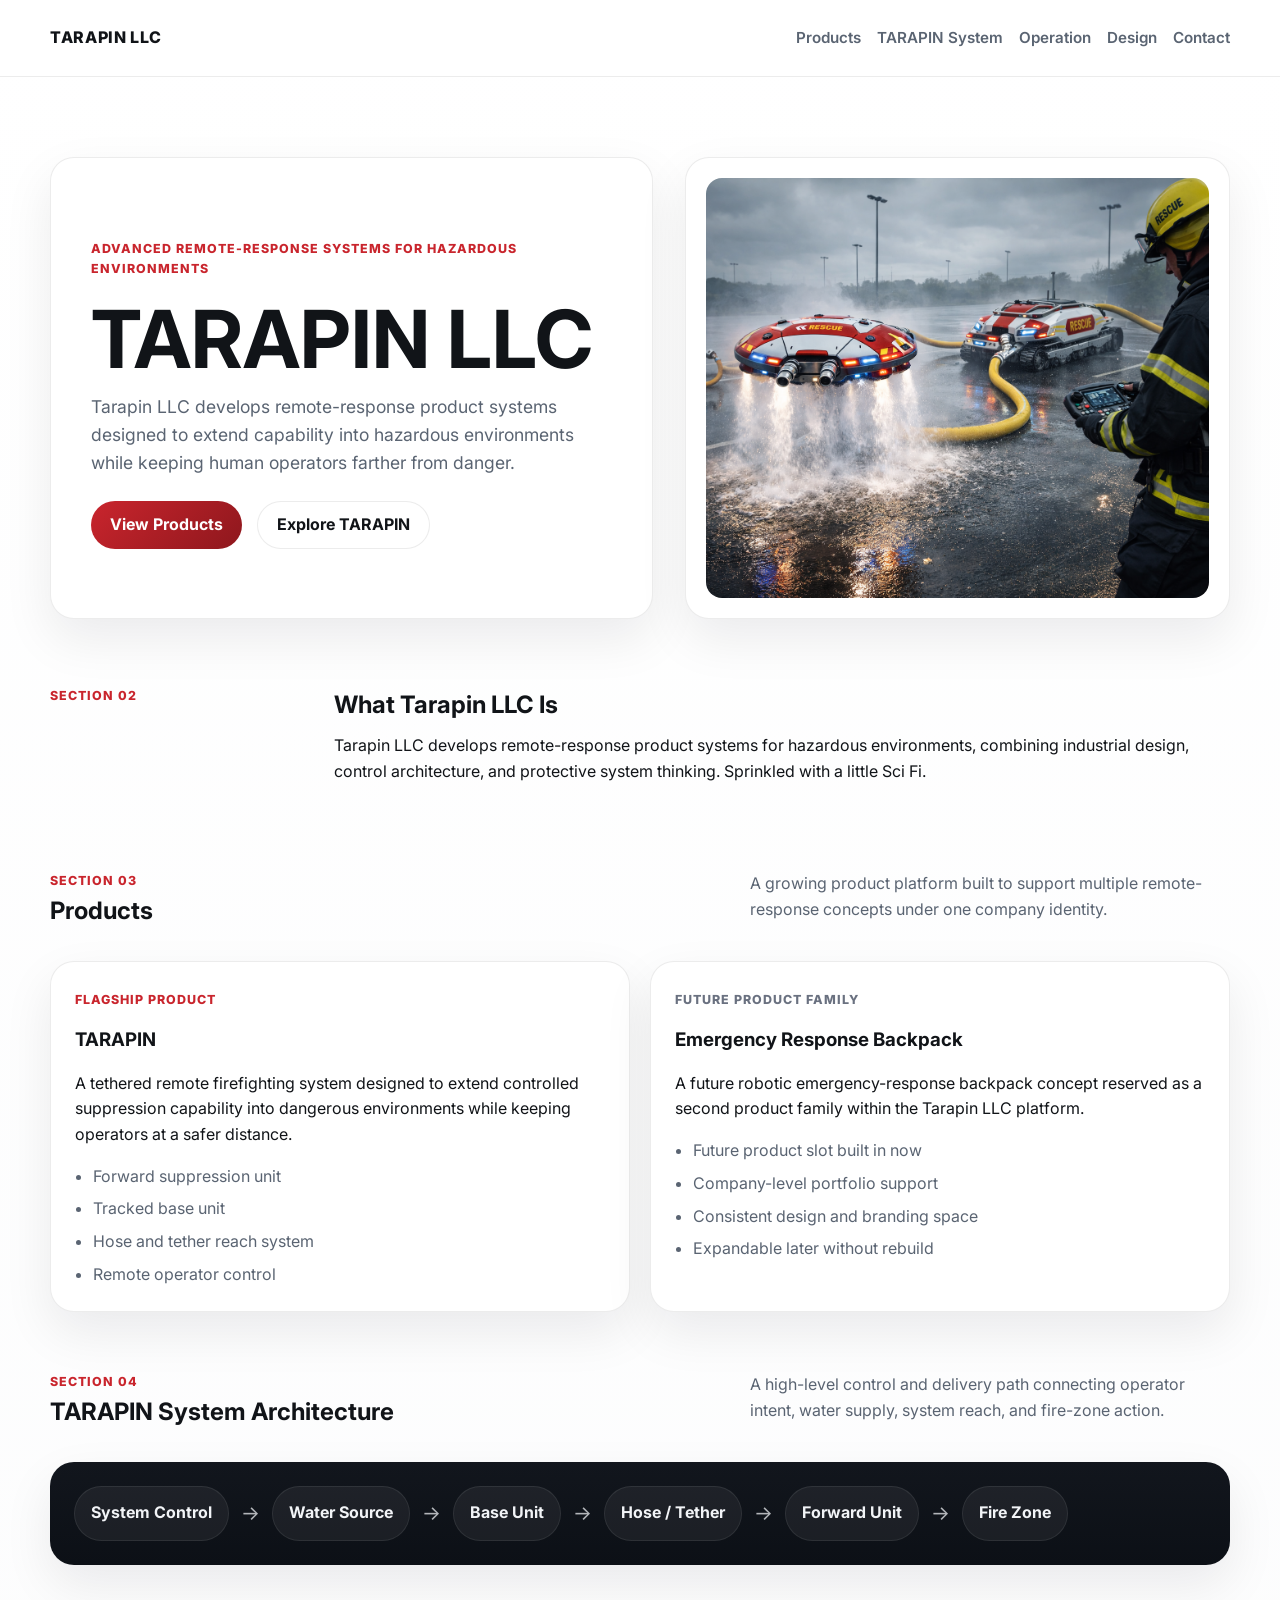
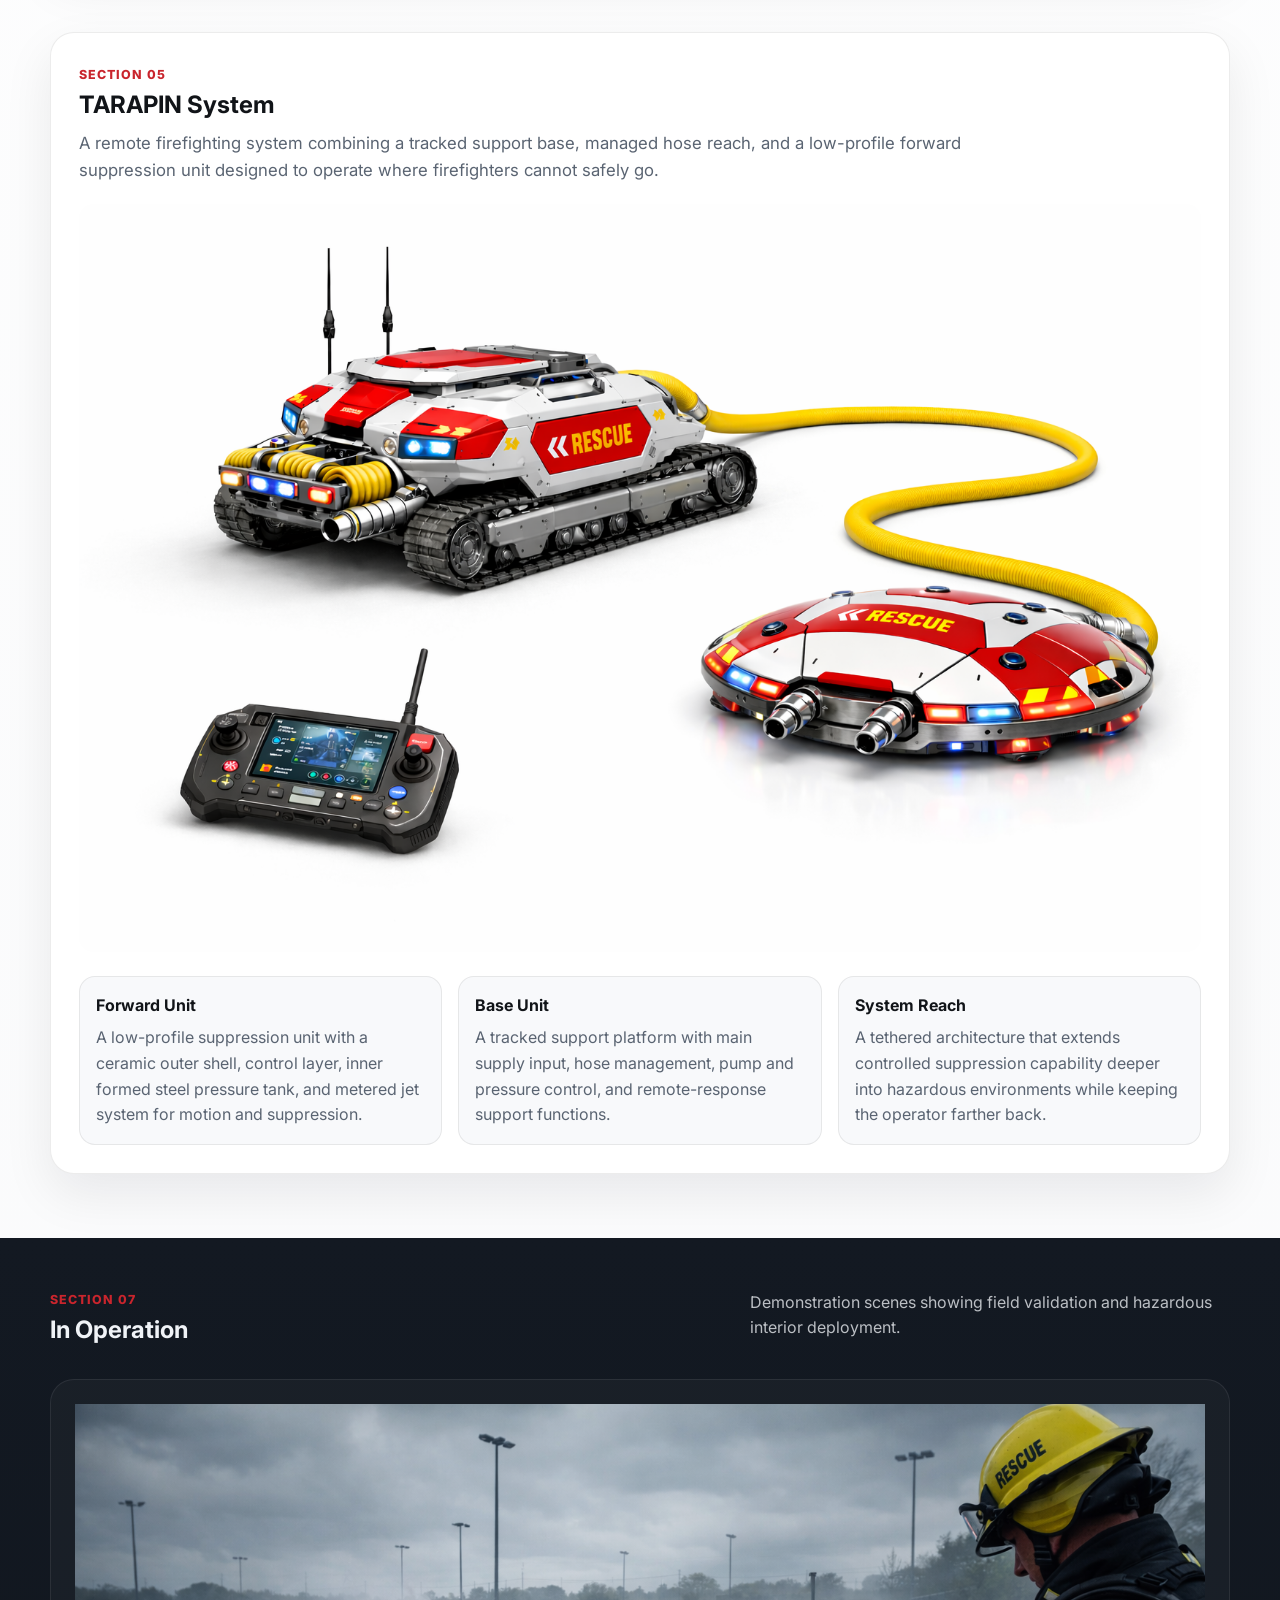
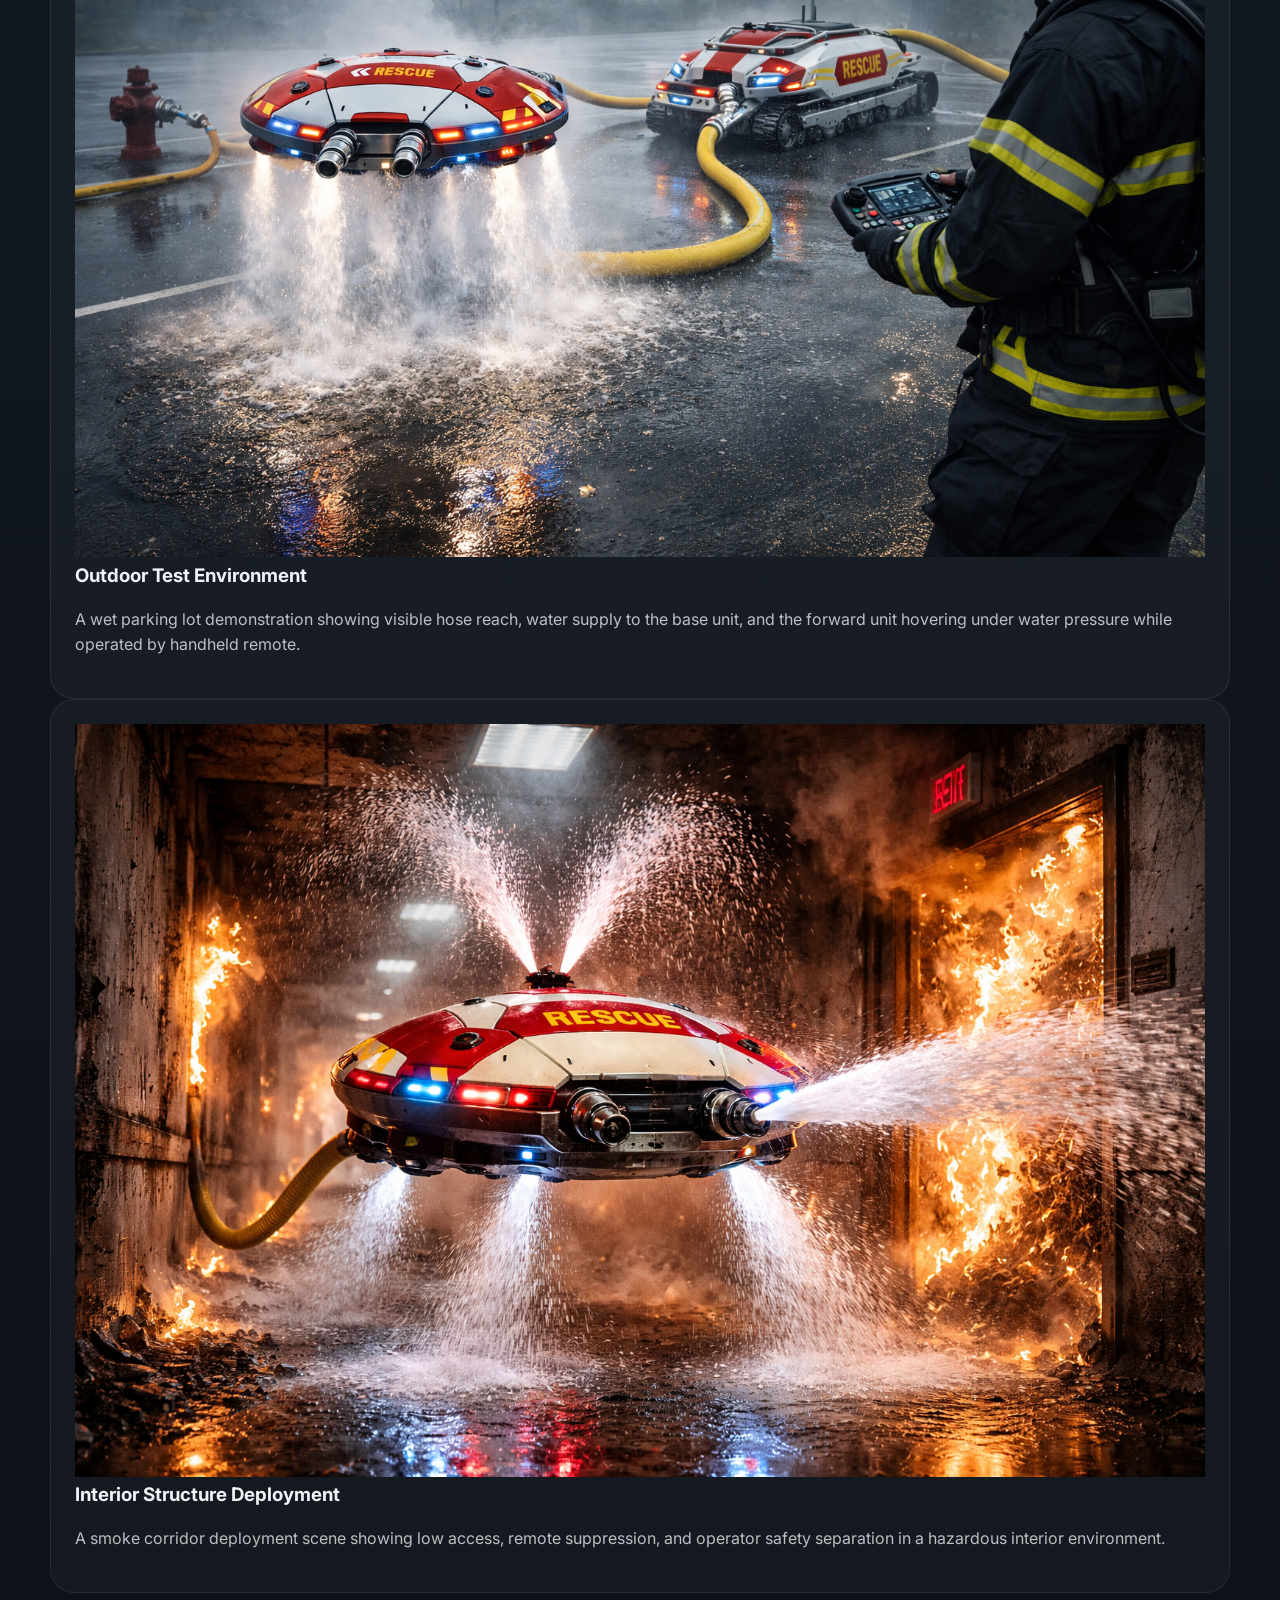
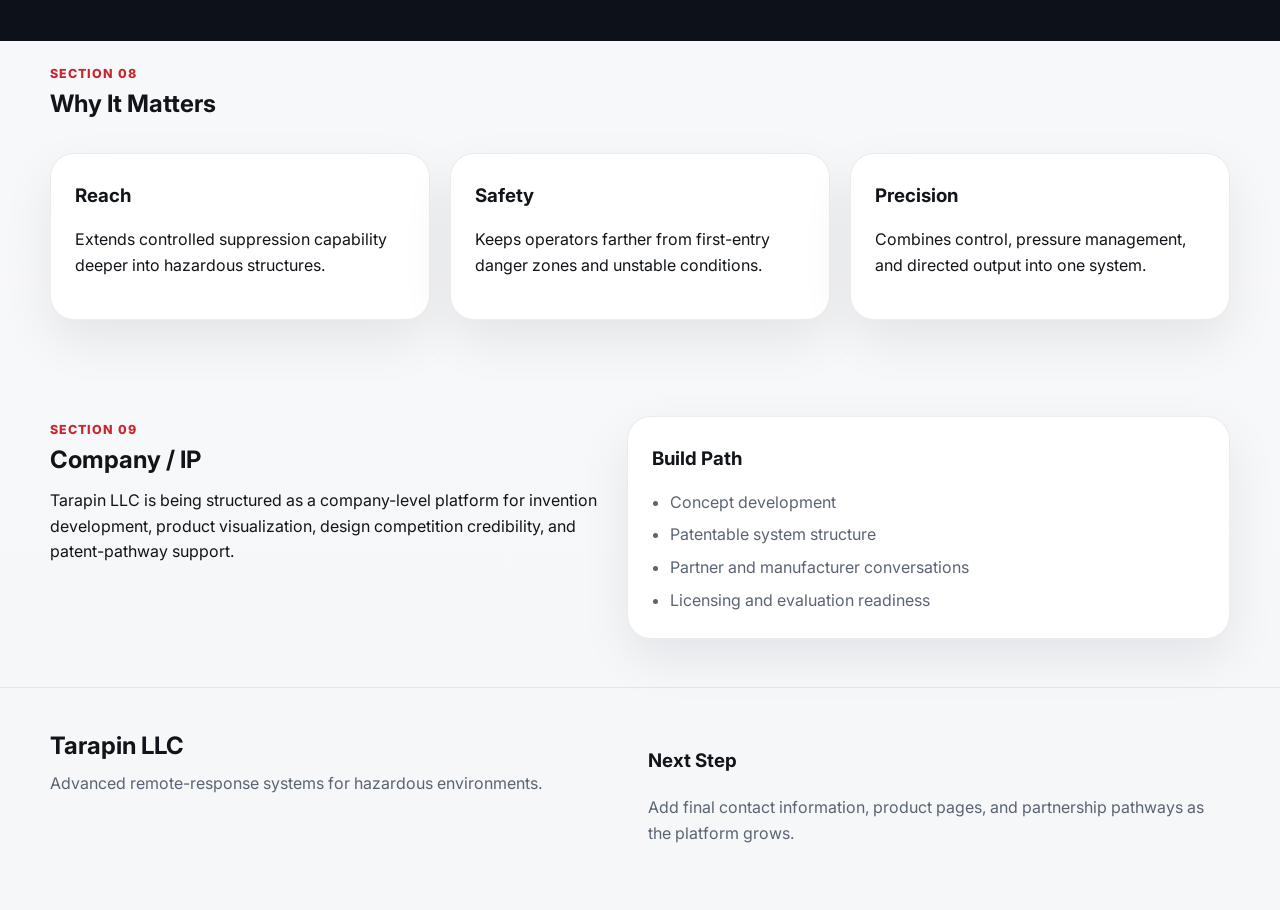
==== index.html @ 98e75163 "Update index.html" ====
<!DOCTYPE html>
<html lang="en">
<head>
  <meta charset="UTF-8" />
  <meta name="viewport" content="width=device-width, initial-scale=1.0" />
  <title>Tarapin LLC | Advanced Remote-Response Systems</title>
  <meta
    name="description"
    content="Tarapin LLC develops remote-response product systems designed to extend capability into hazardous environments while keeping human operators farther from danger."
  />
  <link rel="preconnect" href="https://fonts.googleapis.com">
  <link rel="preconnect" href="https://fonts.gstatic.com" crossorigin>
  <link href="https://fonts.googleapis.com/css2?family=Inter:wght@400;500;600;700;800&display=swap" rel="stylesheet">
  <link rel="stylesheet" href="styles.css" />
</head>
<body>
  <header class="site-header">
    <div class="container header-inner">
      <a class="brand" href="#top">Tarapin LLC</a>

      <nav class="site-nav" aria-label="Primary">
        <a href="#products">Products</a>
        <a href="#system">TARAPIN System</a>
        <a href="#operation">Operation</a>
        <a href="#design">Design</a>
        <a href="#contact">Contact</a>
      </nav>
    </div>
  </header>

  <main id="top">
    <section class="hero">
      <div class="container hero-grid">
        <div class="hero-copy">
          <p class="eyebrow">Advanced remote-response systems for hazardous environments</p>
          <h1>TARAPIN LLC</h1>
          <p class="lead">
            Tarapin LLC develops remote-response product systems designed to extend capability into hazardous environments while keeping human operators farther from danger.
          </p>

          <div class="hero-actions">
            <a class="button button-primary" href="#products">View Products</a>
            <a class="button button-secondary" href="#system">Explore TARAPIN</a>
          </div>
        </div>

        <div class="hero-visual panel">
          <img
            src="scene%20parkinglot.png"
            alt="Tarapin remote firefighting system demonstration in a parking lot"
            class="hero-image"
          />
        </div>
      </div>
    </section>

    <section class="section intro">
      <div class="container section-intro">
        <div class="section-label">Section 02</div>
        <div class="section-copy">
          <h2>What Tarapin LLC Is</h2>
          <p>
            Tarapin LLC develops remote-response product systems for hazardous environments, combining industrial design, control architecture, and protective system thinking. Sprinkled with a little Sci Fi.
          </p>
        </div>
      </div>
    </section>

    <section class="section products" id="products">
      <div class="container">
        <div class="section-head">
          <div>
            <div class="section-label">Section 03</div>
            <h2>Products</h2>
          </div>
          <p class="section-subhead">
            A growing product platform built to support multiple remote-response concepts under one company identity.
          </p>
        </div>

        <div class="card-grid">
          <article class="product-card">
            <div class="product-badge">Flagship Product</div>
            <h3>TARAPIN</h3>
            <p>
              A tethered remote firefighting system designed to extend controlled suppression capability into dangerous environments while keeping operators at a safer distance.
            </p>
            <ul class="feature-list">
              <li>Forward suppression unit</li>
              <li>Tracked base unit</li>
              <li>Hose and tether reach system</li>
              <li>Remote operator control</li>
            </ul>
          </article>

          <article class="product-card">
            <div class="product-badge product-badge-muted">Future Product Family</div>
            <h3>Emergency Response Backpack</h3>
            <p>
              A future robotic emergency-response backpack concept reserved as a second product family within the Tarapin LLC platform.
            </p>
            <ul class="feature-list">
              <li>Future product slot built in now</li>
              <li>Company-level portfolio support</li>
              <li>Consistent design and branding space</li>
              <li>Expandable later without rebuild</li>
            </ul>
          </article>
        </div>
      </div>
    </section>

    <section class="section system-band" id="system">
      <div class="container">
        <div class="section-head">
          <div>
            <div class="section-label">Section 04</div>
            <h2>TARAPIN System Architecture</h2>
          </div>
          <p class="section-subhead">
            A high-level control and delivery path connecting operator intent, water supply, system reach, and fire-zone action.
          </p>
        </div>

        <div class="architecture">
          <div class="arch-node">System Control</div>
          <div class="arch-arrow">→</div>
          <div class="arch-node">Water Source</div>
          <div class="arch-arrow">→</div>
          <div class="arch-node">Base Unit</div>
          <div class="arch-arrow">→</div>
          <div class="arch-node">Hose / Tether</div>
          <div class="arch-arrow">→</div>
          <div class="arch-node">Forward Unit</div>
          <div class="arch-arrow">→</div>
          <div class="arch-node">Fire Zone</div>
        </div>
      </div>
    </section>

    <section class="section detail-section" id="design">
      <div class="container">
        <article class="system-feature-card">
          <div class="section-label">Section 05</div>
          <h2>TARAPIN System</h2>
          <p class="system-feature-lead">
            A remote firefighting system combining a tracked support base, managed hose reach, and a low-profile forward suppression unit designed to operate where firefighters cannot safely go.
          </p>

          <img
            src="3peice%20shot.png"
            alt="Tarapin firefighting system with base unit, forward unit, and handheld controller"
            class="system-feature-image"
          />

          <div class="system-callouts">
            <div class="callout-item">
              <h3>Forward Unit</h3>
              <p>
                A low-profile suppression unit with a ceramic outer shell, control layer, inner formed steel pressure tank, and metered jet system for motion and suppression.
              </p>
            </div>

            <div class="callout-item">
              <h3>Base Unit</h3>
              <p>
                A tracked support platform with main supply input, hose management, pump and pressure control, and remote-response support functions.
              </p>
            </div>

            <div class="callout-item">
              <h3>System Reach</h3>
              <p>
                A tethered architecture that extends controlled suppression capability deeper into hazardous environments while keeping the operator farther back.
              </p>
            </div>
          </div>
        </article>
      </div>
    </section>

    <section class="section operation" id="operation">
      <div class="container">
        <div class="section-head">
          <div>
            <div class="section-label">Section 07</div>
            <h2>In Operation</h2>
          </div>
          <p class="section-subhead">
            Demonstration scenes showing field validation and hazardous interior deployment.
          </p>
        </div>

        <div class="operation-grid">
          <article class="scene-card">
            <img
              src="scene%20parkinglot.png"
              alt="Tarapin system demonstration in a parking lot test environment"
              class="operation-image"
            />
            <h3>Outdoor Test Environment</h3>
            <p>
              A wet parking lot demonstration showing visible hose reach, water supply to the base unit, and the forward unit hovering under water pressure while operated by handheld remote.
            </p>
          </article>

          <article class="scene-card">
            <img
              src="Hallway%20fire.png"
              alt="Tarapin forward unit operating in a smoke-filled interior corridor"
              class="operation-image"
            />
            <h3>Interior Structure Deployment</h3>
            <p>
              A smoke corridor deployment scene showing low access, remote suppression, and operator safety separation in a hazardous interior environment.
            </p>
          </article>
        </div>
      </div>
    </section>

    <section class="section impact">
      <div class="container">
        <div class="section-head">
          <div>
            <div class="section-label">Section 08</div>
            <h2>Why It Matters</h2>
          </div>
        </div>

        <div class="impact-grid">
          <article class="impact-card">
            <h3>Reach</h3>
            <p>Extends controlled suppression capability deeper into hazardous structures.</p>
          </article>

          <article class="impact-card">
            <h3>Safety</h3>
            <p>Keeps operators farther from first-entry danger zones and unstable conditions.</p>
          </article>

          <article class="impact-card">
            <h3>Precision</h3>
            <p>Combines control, pressure management, and directed output into one system.</p>
          </article>
        </div>
      </div>
    </section>

    <section class="section company-ip">
      <div class="container company-grid">
        <div>
          <div class="section-label">Section 09</div>
          <h2>Company / IP</h2>
          <p>
            Tarapin LLC is being structured as a company-level platform for invention development, product visualization, design competition credibility, and patent-pathway support.
          </p>
        </div>

        <div class="company-card">
          <h3>Build Path</h3>
          <ul class="feature-list">
            <li>Concept development</li>
            <li>Patentable system structure</li>
            <li>Partner and manufacturer conversations</li>
            <li>Licensing and evaluation readiness</li>
          </ul>
        </div>
      </div>
    </section>
  </main>

  <footer class="site-footer" id="contact">
    <div class="container footer-grid">
      <div>
        <h2>Tarapin LLC</h2>
        <p>Advanced remote-response systems for hazardous environments.</p>
      </div>

      <div>
        <h3>Next Step</h3>
        <p>Add final contact information, product pages, and partnership pathways as the platform grows.</p>
      </div>
    </div>
  </footer>
</body>
</html>
---- styles.css ----
:root {
  --bg: #f6f7f9;
  --surface: #ffffff;
  --surface-alt: #10151c;
  --text: #111418;
  --muted: #5a6472;
  --line: rgba(17, 20, 24, 0.08);
  --red: #c9252d;
  --red-dark: #8e171d;
  --yellow: #efb82f;
  --offwhite: #f5f2ec;
  --shadow: 0 20px 50px rgba(8, 12, 20, 0.08);
  --radius: 24px;
  --radius-sm: 16px;
  --container: 1180px;
}

* {
  box-sizing: border-box;
}

html {
  scroll-behavior: smooth;
}

body {
  margin: 0;
  font-family: "Inter", system-ui, -apple-system, BlinkMacSystemFont, "Segoe UI", sans-serif;
  color: var(--text);
  background: linear-gradient(180deg, #ffffff 0%, var(--bg) 100%);
  line-height: 1.6;
}

img {
  max-width: 100%;
  display: block;
}

a {
  color: inherit;
  text-decoration: none;
}

.container {
  width: min(var(--container), calc(100% - 2rem));
  margin: 0 auto;
}

.site-header {
  position: sticky;
  top: 0;
  z-index: 10;
  backdrop-filter: blur(14px);
  background: rgba(255, 255, 255, 0.86);
  border-bottom: 1px solid var(--line);
}

.header-inner {
  min-height: 76px;
  display: flex;
  align-items: center;
  justify-content: space-between;
  gap: 1rem;
}

.brand {
  font-weight: 800;
  letter-spacing: 0.04em;
  text-transform: uppercase;
}

.site-nav {
  display: flex;
  flex-wrap: wrap;
  gap: 1rem;
}

.site-nav a {
  color: var(--muted);
  font-weight: 600;
  font-size: 0.95rem;
}

.site-nav a:hover {
  color: var(--text);
}

.hero {
  padding: 5rem 0 3rem;
}

.hero-grid {
  display: grid;
  grid-template-columns: 1.05fr 0.95fr;
  gap: 2rem;
  align-items: stretch;
}

.hero-copy,
.panel,
.product-card,
.detail-card,
.scene-card,
.impact-card,
.company-card,
.system-feature-card {
  background: var(--surface);
  border: 1px solid var(--line);
  border-radius: var(--radius);
  box-shadow: var(--shadow);
}

.hero-copy {
  padding: 2.5rem;
  display: flex;
  flex-direction: column;
  justify-content: center;
}

.panel {
  padding: 1.25rem;
}

.hero-image {
  width: 100%;
  height: 100%;
  min-height: 420px;
  object-fit: cover;
  border-radius: calc(var(--radius) - 8px);
  display: block;
}

.section-image {
  width: 100%;
  min-height: 220px;
  object-fit: cover;
  border-radius: calc(var(--radius) - 8px);
  display: block;
  margin-top: 1.25rem;
}

.eyebrow,
.section-label,
.product-badge {
  display: inline-flex;
  align-items: center;
  gap: 0.5rem;
  text-transform: uppercase;
  letter-spacing: 0.08em;
  font-size: 0.78rem;
  font-weight: 800;
}

.eyebrow,
.section-label {
  color: var(--red);
}

.hero h1,
.section h2,
.site-footer h2 {
  margin: 0.4rem 0 0.8rem;
  line-height: 1.02;
}

.hero h1 {
  font-size: clamp(2.8rem, 7vw, 5rem);
}

.lead {
  margin: 0 0 1.5rem;
  color: var(--muted);
  max-width: 44rem;
  font-size: 1.1rem;
}

.hero-actions {
  display: flex;
  flex-wrap: wrap;
  gap: 0.9rem;
}

.button {
  display: inline-flex;
  align-items: center;
  justify-content: center;
  min-height: 48px;
  padding: 0 1.2rem;
  border-radius: 999px;
  font-weight: 700;
  transition: transform 0.2s ease, opacity 0.2s ease;
}

.button:hover {
  transform: translateY(-1px);
}

.button-primary {
  color: #ffffff;
  background: linear-gradient(135deg, var(--red) 0%, var(--red-dark) 100%);
}

.button-secondary {
  border: 1px solid var(--line);
  background: #ffffff;
}

.section {
  padding: 1.2rem 0 3rem;
}

.section-intro,
.section-head,
.company-grid {
  display: flex;
  align-items: flex-start;
  justify-content: space-between;
  gap: 1.5rem;
}

.section-head {
  margin-bottom: 1.5rem;
}

.section-copy {
  max-width: 56rem;
}

.section-subhead {
  max-width: 30rem;
  color: var(--muted);
  margin: 0.25rem 0 0;
}

.card-grid,
.detail-grid,
.impact-grid {
  display: grid;
  gap: 1.25rem;
}

.card-grid,
.detail-grid {
  grid-template-columns: repeat(2, minmax(0, 1fr));
}

.impact-grid {
  grid-template-columns: repeat(3, minmax(0, 1fr));
}

.product-card,
.detail-card,
.scene-card,
.impact-card,
.company-card {
  padding: 1.5rem;
}

.product-badge {
  color: var(--red);
  margin-bottom: 0.75rem;
}

.product-badge-muted {
  color: #6a7180;
}

.feature-list {
  margin: 1rem 0 0;
  padding-left: 1.15rem;
  color: var(--muted);
}

.feature-list li + li {
  margin-top: 0.45rem;
}

.system-band {
  padding-top: 0.5rem;
}

.architecture {
  display: flex;
  flex-wrap: wrap;
  align-items: center;
  gap: 0.75rem;
  padding: 1.5rem;
  border-radius: var(--radius);
  background: linear-gradient(180deg, #12161d 0%, #0c1016 100%);
  box-shadow: var(--shadow);
}

.arch-node,
.arch-arrow {
  color: #f2f4f7;
}

.arch-node {
  padding: 0.85rem 1rem;
  border-radius: 999px;
  background: rgba(255, 255, 255, 0.06);
  border: 1px solid rgba(255, 255, 255, 0.08);
  font-weight: 700;
}

.arch-arrow {
  font-size: 1.25rem;
  opacity: 0.72;
}

.system-feature-card {
  padding: 1.75rem;
}

.system-feature-lead {
  max-width: 60rem;
  color: var(--muted);
  margin: 0 0 1.25rem;
  font-size: 1.05rem;
}

.system-feature-image {
  width: 100%;
  border-radius: calc(var(--radius) - 8px);
  display: block;
  margin: 1rem 0 1.5rem;
}

.system-callouts {
  display: grid;
  grid-template-columns: repeat(3, minmax(0, 1fr));
  gap: 1rem;
}

.callout-item {
  background: #f8f9fb;
  border: 1px solid var(--line);
  border-radius: var(--radius-sm);
  padding: 1rem;
}

.callout-item h3 {
  margin: 0 0 0.45rem;
  font-size: 1rem;
}

.callout-item p {
  margin: 0;
  color: var(--muted);
}

.operation {
  background: linear-gradient(180deg, #131922 0%, #0d1218 100%);
  color: #f0f3f7;
  padding: 3rem 0;
  margin-top: 1rem;
}

.operation .section-subhead,
.operation p,
.operation .feature-list,
.operation .site-nav a {
  color: rgba(240, 243, 247, 0.76);
}

.operation .scene-card {
  background: rgba(255, 255, 255, 0.03);
  border-color: rgba(255, 255, 255, 0.08);
  box-shadow: none;
}

.company-ip {
  padding-top: 3rem;
}

.company-grid {
  align-items: stretch;
}

.company-grid > * {
  flex: 1;
}

.placeholder {
  min-height: 260px;
  border: 1px dashed rgba(17, 20, 24, 0.18);
  border-radius: calc(var(--radius) - 8px);
  background:
    linear-gradient(135deg, rgba(201, 37, 45, 0.08), rgba(239, 184, 47, 0.06)),
    linear-gradient(180deg, #ffffff 0%, #f5f7fb 100%);
  display: grid;
  place-items: center;
  text-align: center;
  padding: 1.5rem;
}

.placeholder-hero {
  min-height: 420px;
}

.placeholder-card {
  min-height: 220px;
  margin-top: 1.25rem;
}

.placeholder-scene {
  min-height: 240px;
  margin-bottom: 1rem;
  background:
    linear-gradient(135deg, rgba(201, 37, 45, 0.16), rgba(239, 184, 47, 0.08)),
    linear-gradient(180deg, #151d25 0%, #0e1318 100%);
  border-color: rgba(255, 255, 255, 0.12);
}

.placeholder span {
  display: block;
  font-size: 1.05rem;
  font-weight: 800;
  letter-spacing: 0.02em;
}

.placeholder small {
  display: block;
  margin-top: 0.4rem;
  color: var(--muted);
}

.operation .placeholder span,
.operation .placeholder small {
  color: #f0f3f7;
}

.scene-card h3,
.impact-card h3,
.product-card h3,
.detail-card h3,
.company-card h3 {
  margin-top: 0.2rem;
  margin-bottom: 0.6rem;
}

.site-footer {
  padding: 2.5rem 0 4rem;
  border-top: 1px solid var(--line);
}

.footer-grid {
  display: grid;
  gap: 1rem;
  grid-template-columns: repeat(2, minmax(0, 1fr));
}

.site-footer p {
  color: var(--muted);
  margin: 0.25rem 0 0;
}

@media (max-width: 980px) {
  .hero-grid,
  .card-grid,
  .detail-grid,
  .impact-grid,
  .footer-grid,
  .system-callouts {
    grid-template-columns: 1fr;
  }

  .section-intro,
  .section-head,
  .company-grid {
    flex-direction: column;
  }

  .hero {
    padding-top: 3rem;
  }
}

@media (max-width: 720px) {
  .header-inner {
    min-height: auto;
    padding: 1rem 0;
    flex-direction: column;
    align-items: flex-start;
  }

  .site-nav {
    gap: 0.75rem;
  }

  .hero-copy,
  .panel,
  .product-card,
  .detail-card,
  .scene-card,
  .impact-card,
  .company-card,
  .system-feature-card {
    padding: 1.2rem;
  }

  .architecture {
    gap: 0.5rem;
  }

  .arch-node {
    width: 100%;
    border-radius: 16px;
  }

  .arch-arrow {
    width: 100%;
    text-align: center;
  }
}
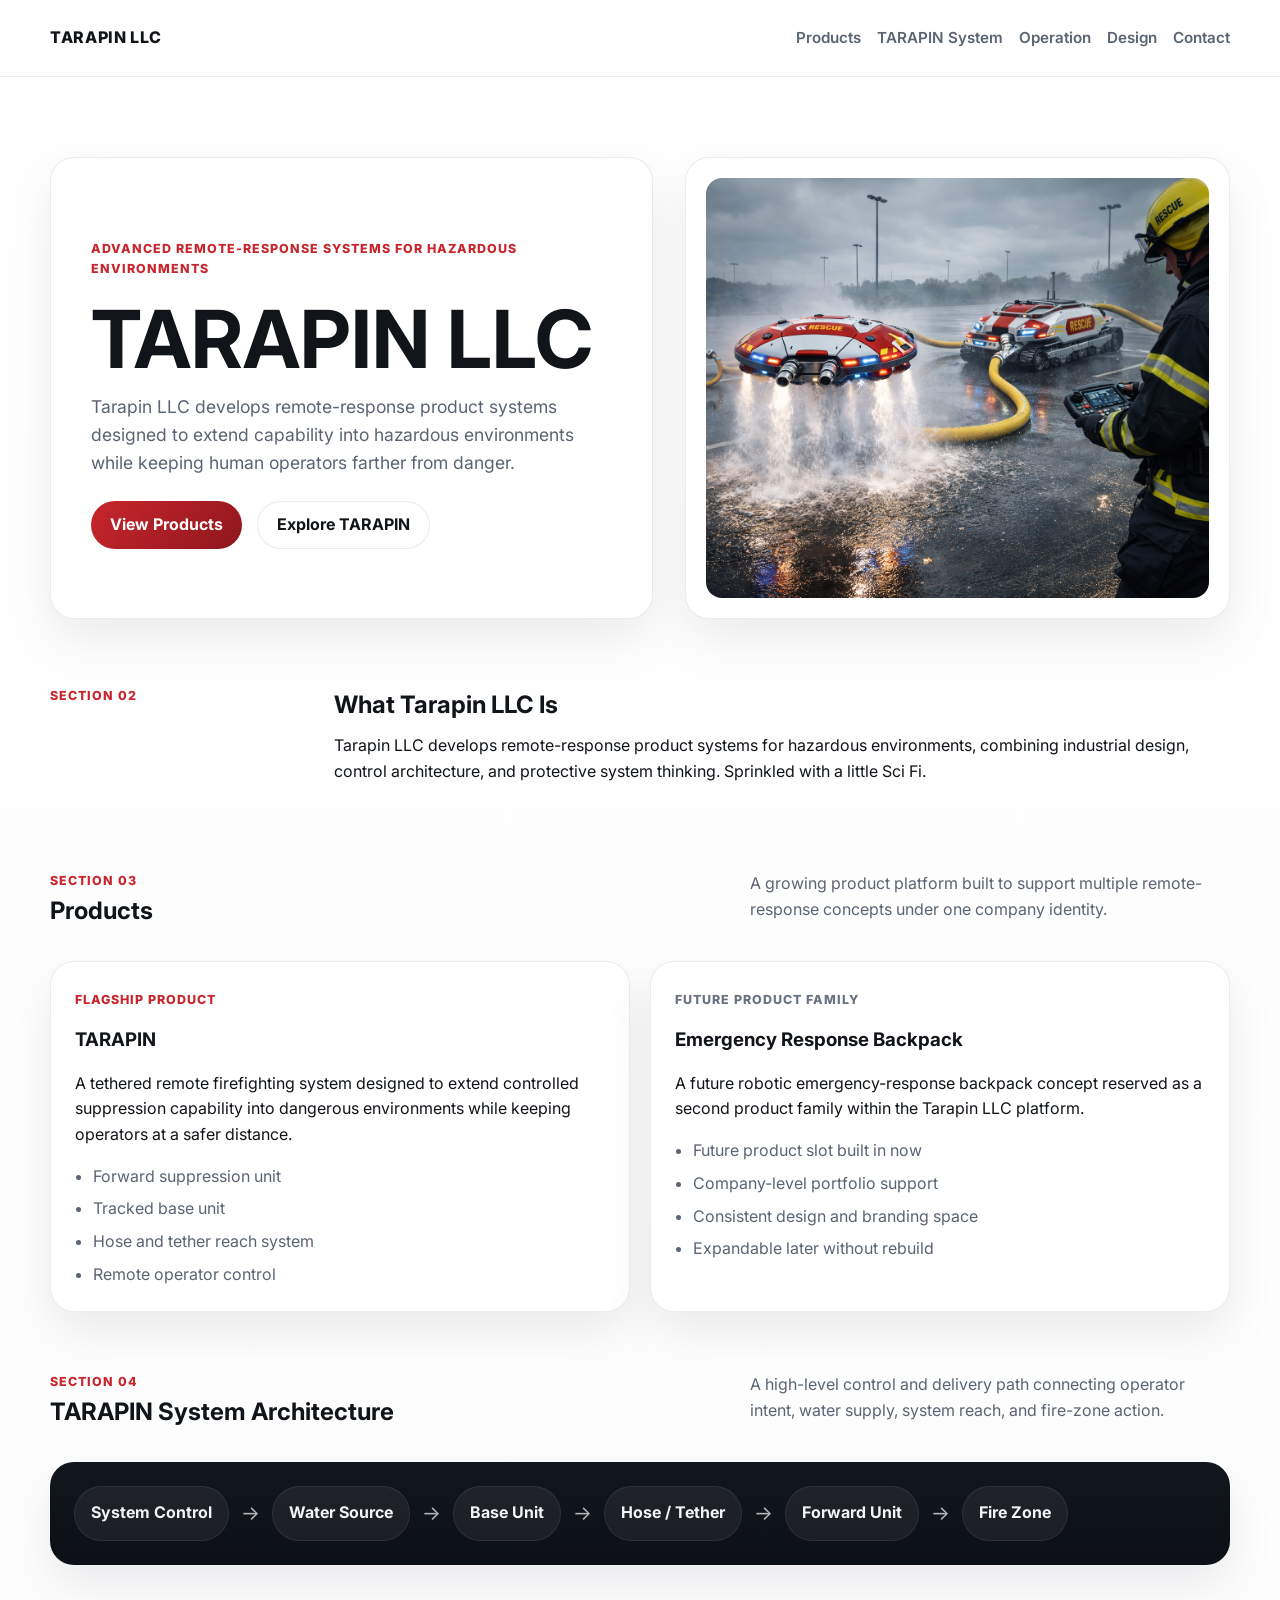
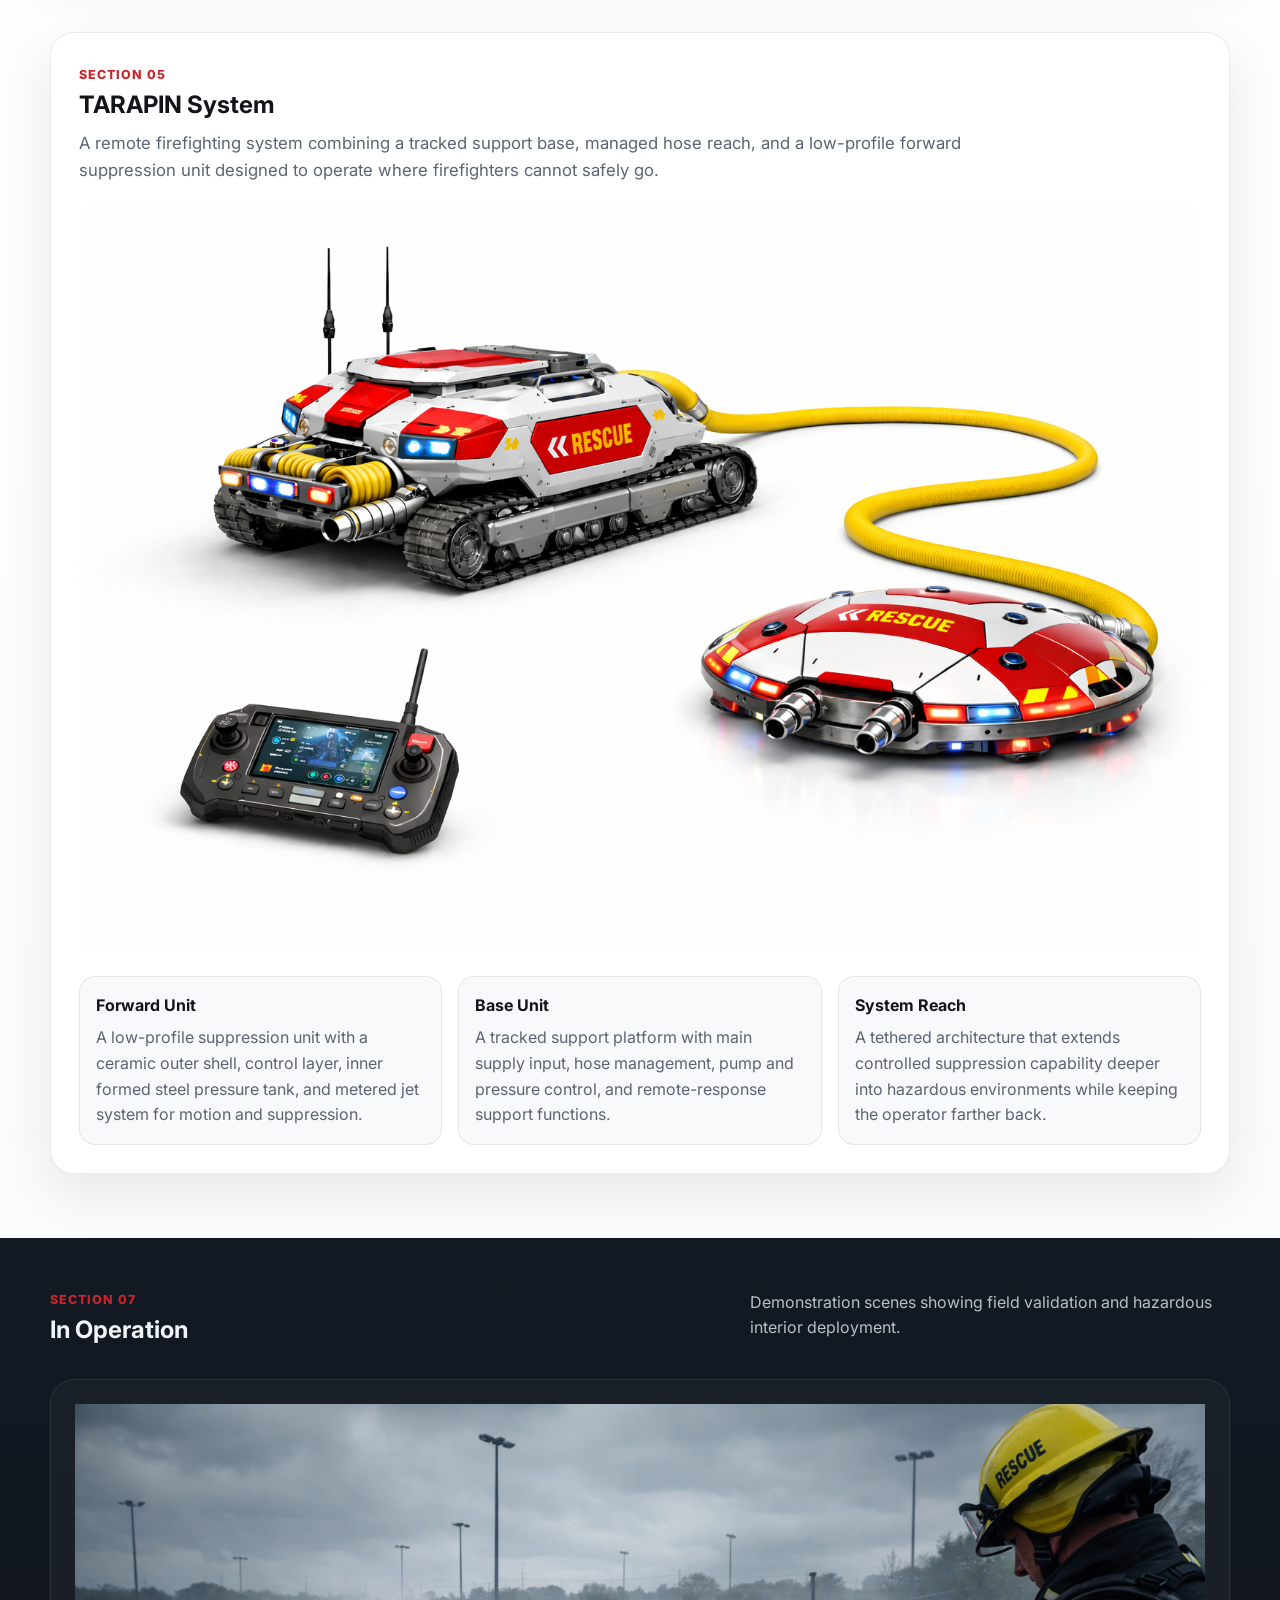
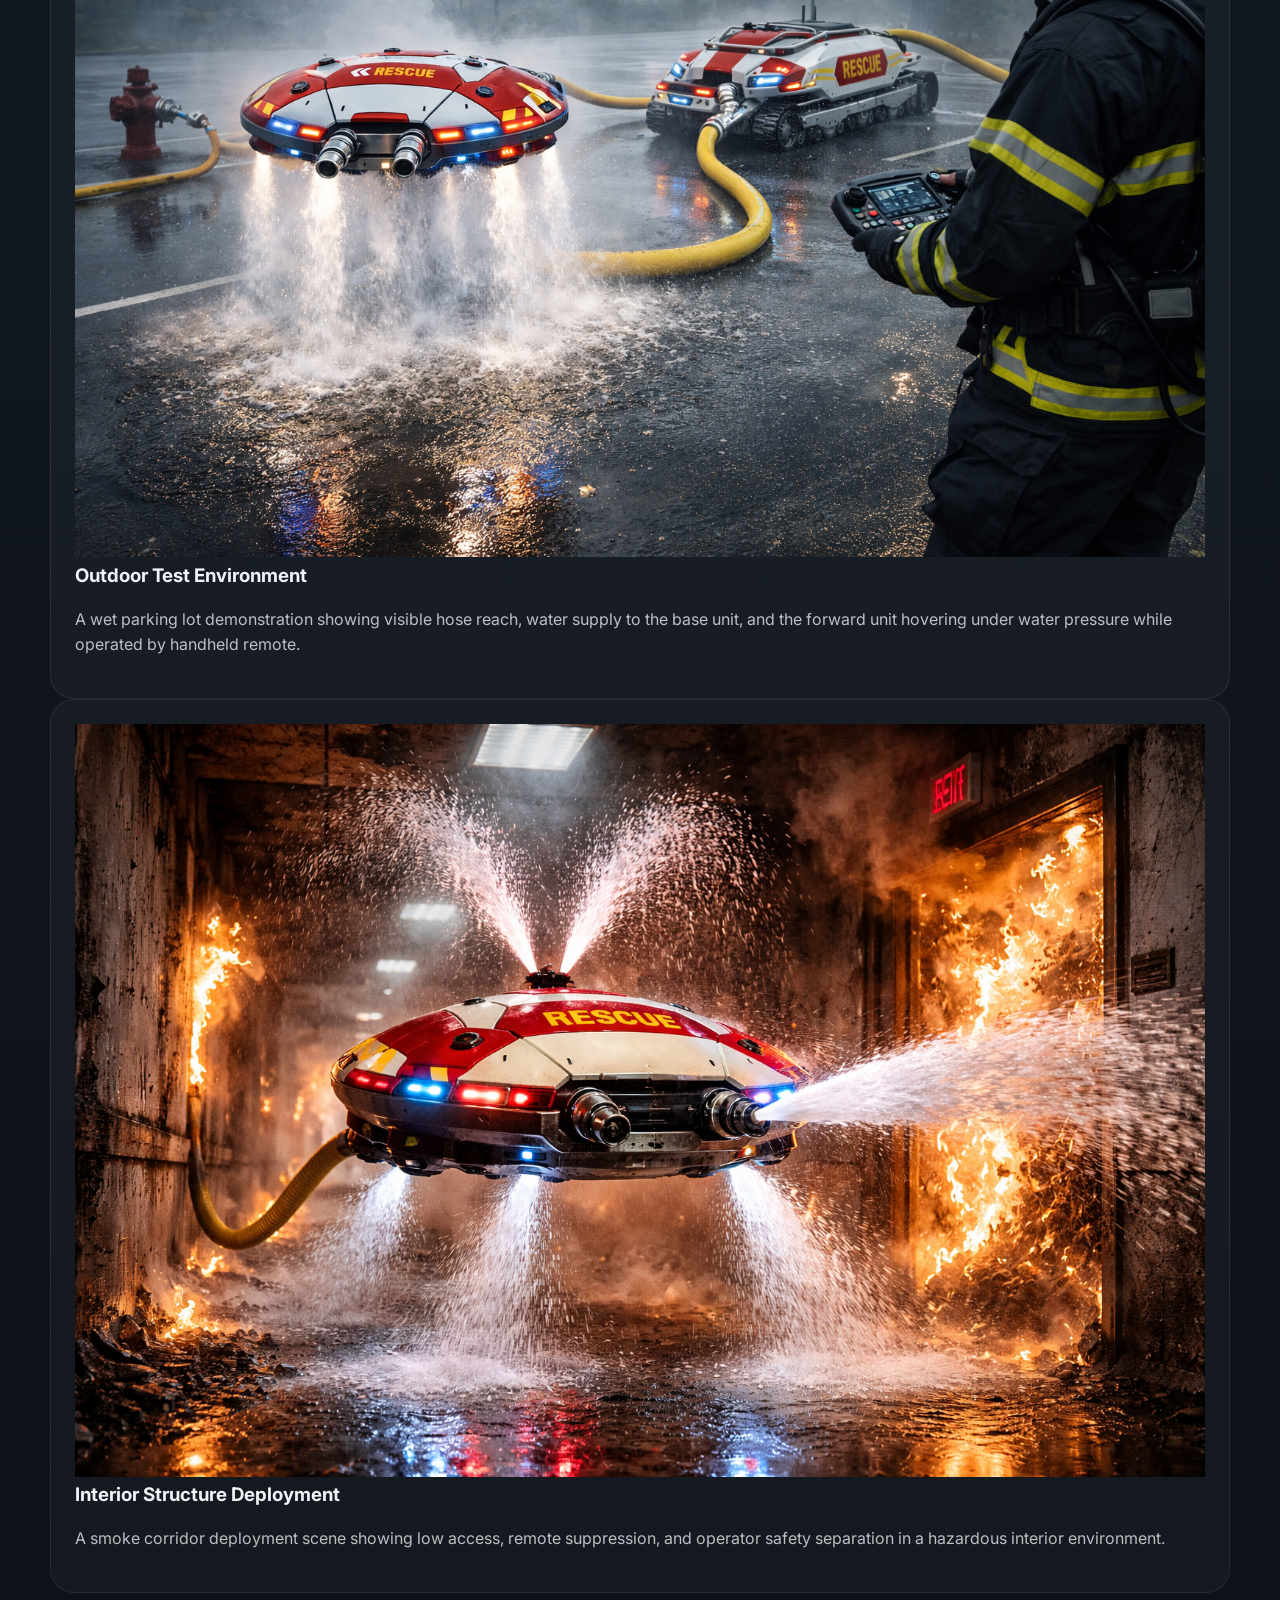
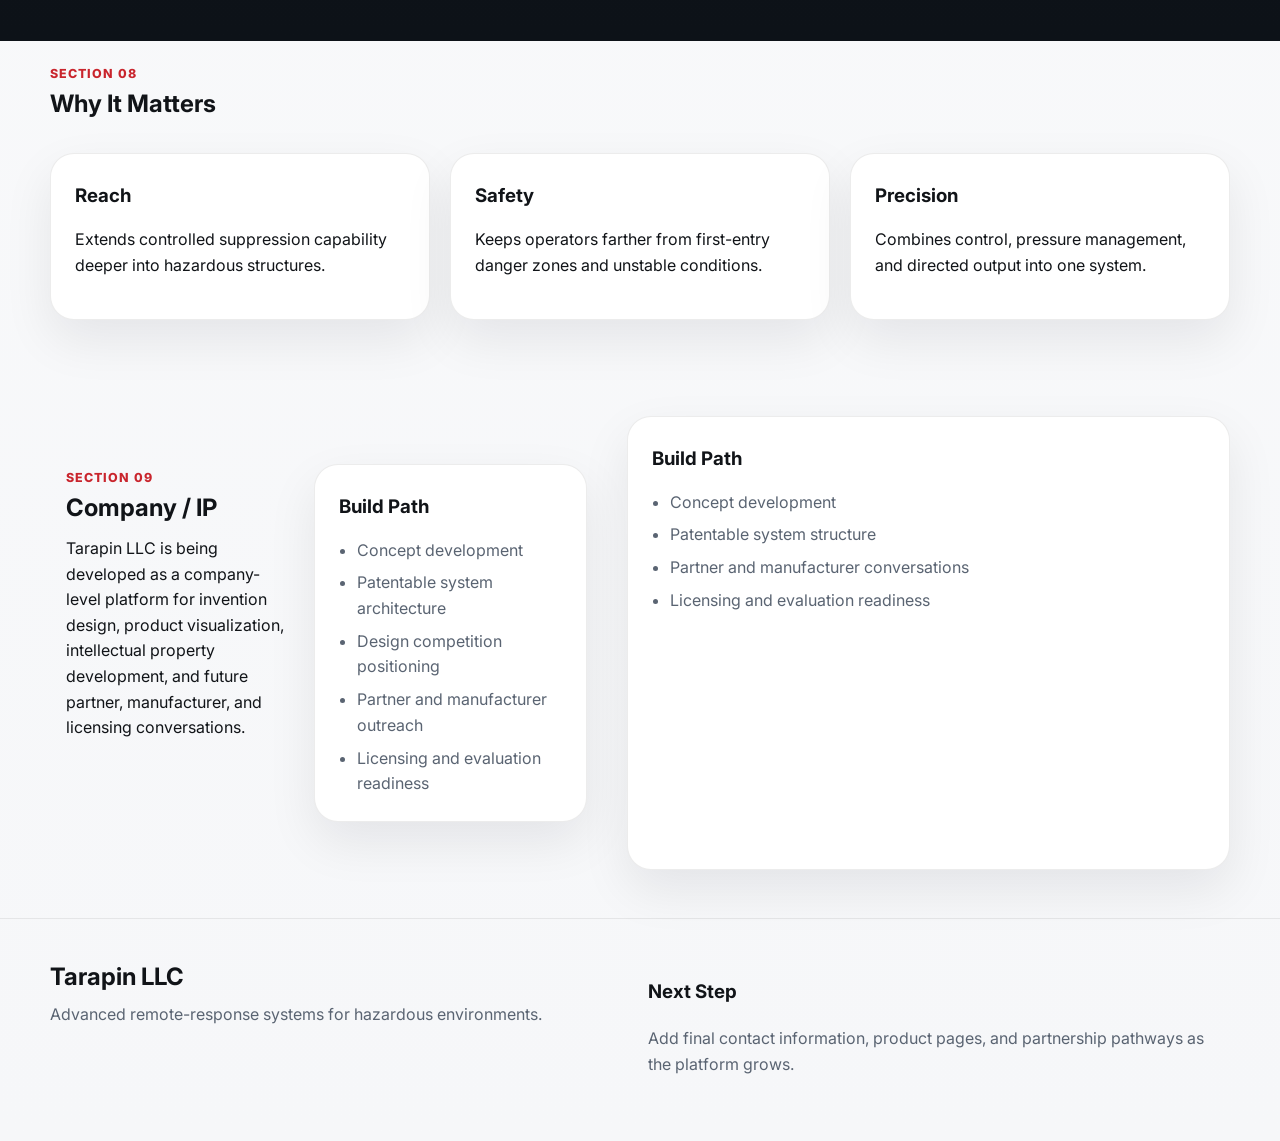
==== commit 9df49764: "Update index.html" ====
--- a/index.html
+++ b/index.html
@@ -249,13 +249,30 @@
 
     <section class="section company-ip">
       <div class="container company-grid">
-        <div>
-          <div class="section-label">Section 09</div>
-          <h2>Company / IP</h2>
-          <p>
-            Tarapin LLC is being structured as a company-level platform for invention development, product visualization, design competition credibility, and patent-pathway support.
-          </p>
-        </div>
+        <section class="section company-ip">
+  <div class="container company-grid">
+    <div>
+      <div class="section-label">Section 09</div>
+      <h2>Company / IP</h2>
+      <p>
+        Tarapin LLC is being developed as a company-level platform for invention design, product
+        visualization, intellectual property development, and future partner, manufacturer, and
+        licensing conversations.
+      </p>
+    </div>
+
+    <div class="company-card">
+      <h3>Build Path</h3>
+      <ul class="feature-list">
+        <li>Concept development</li>
+        <li>Patentable system architecture</li>
+        <li>Design competition positioning</li>
+        <li>Partner and manufacturer outreach</li>
+        <li>Licensing and evaluation readiness</li>
+      </ul>
+    </div>
+  </div>
+</section>
 
         <div class="company-card">
           <h3>Build Path</h3>
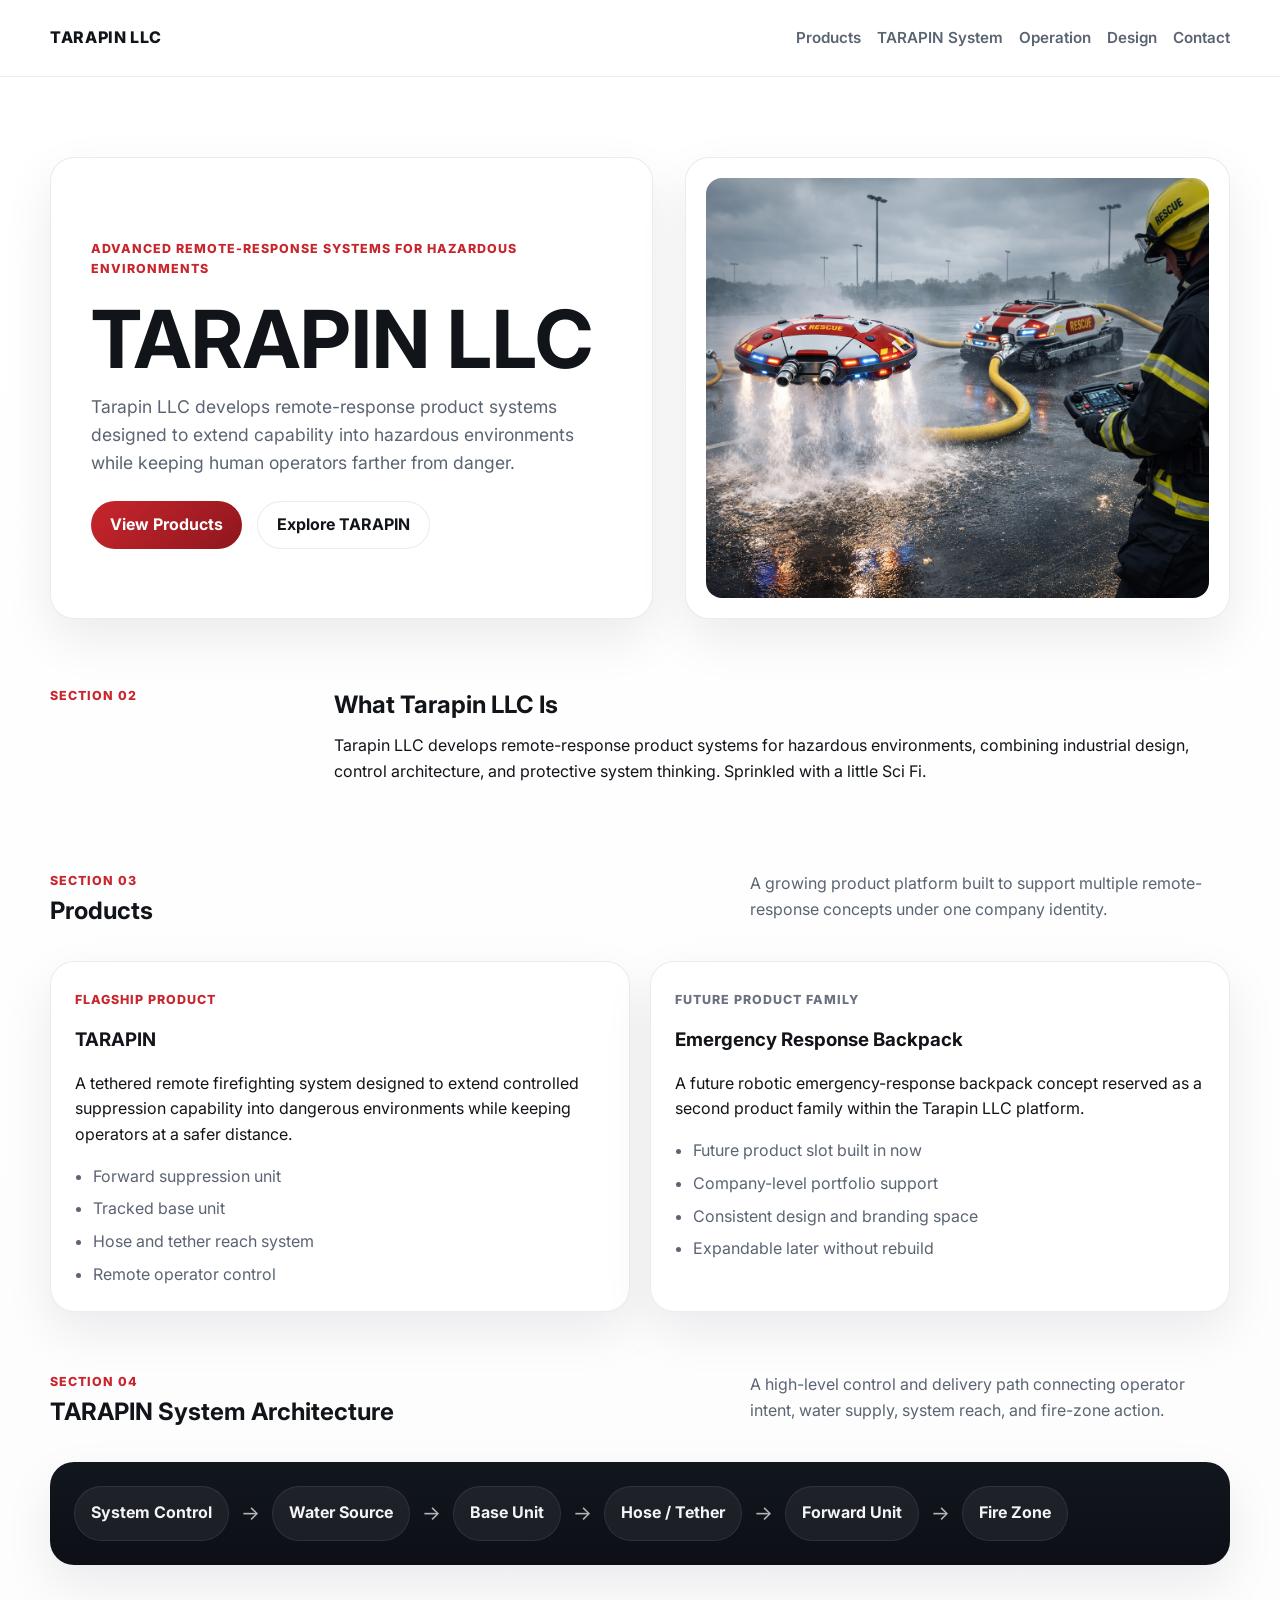
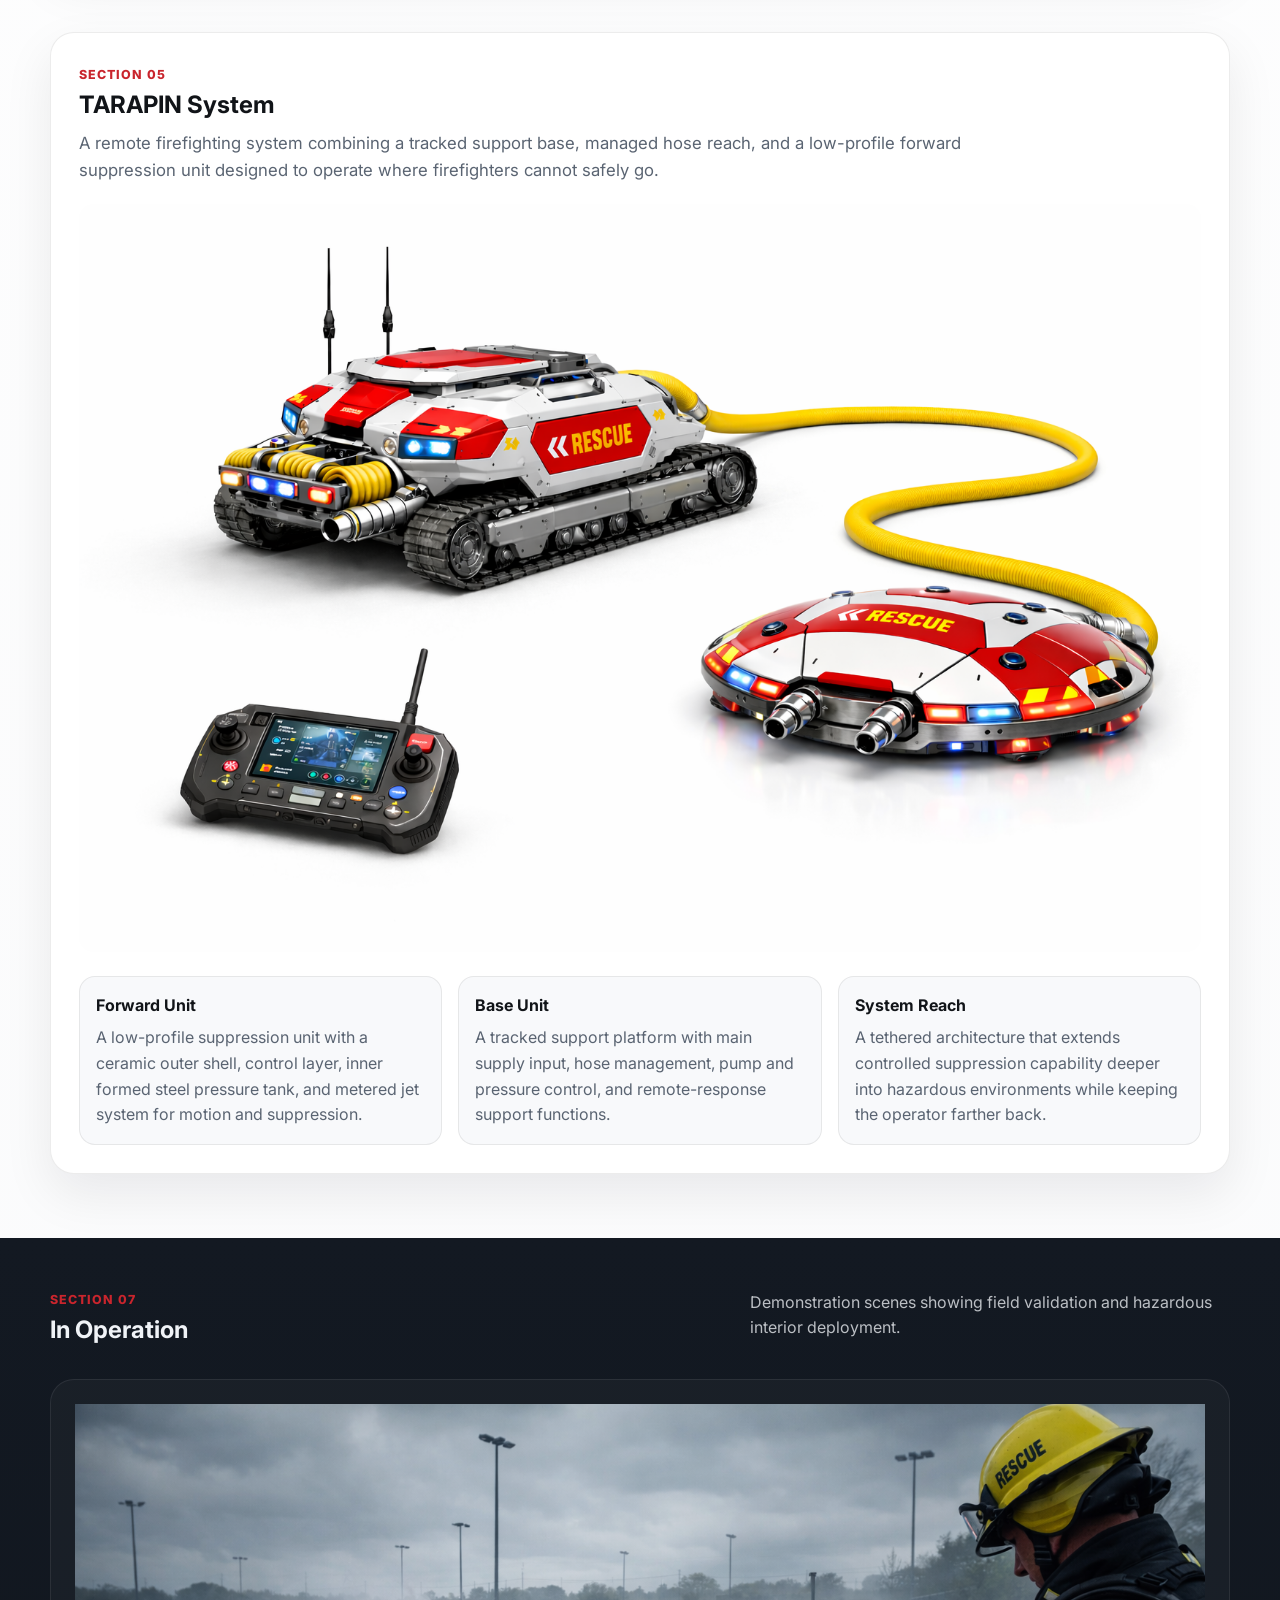
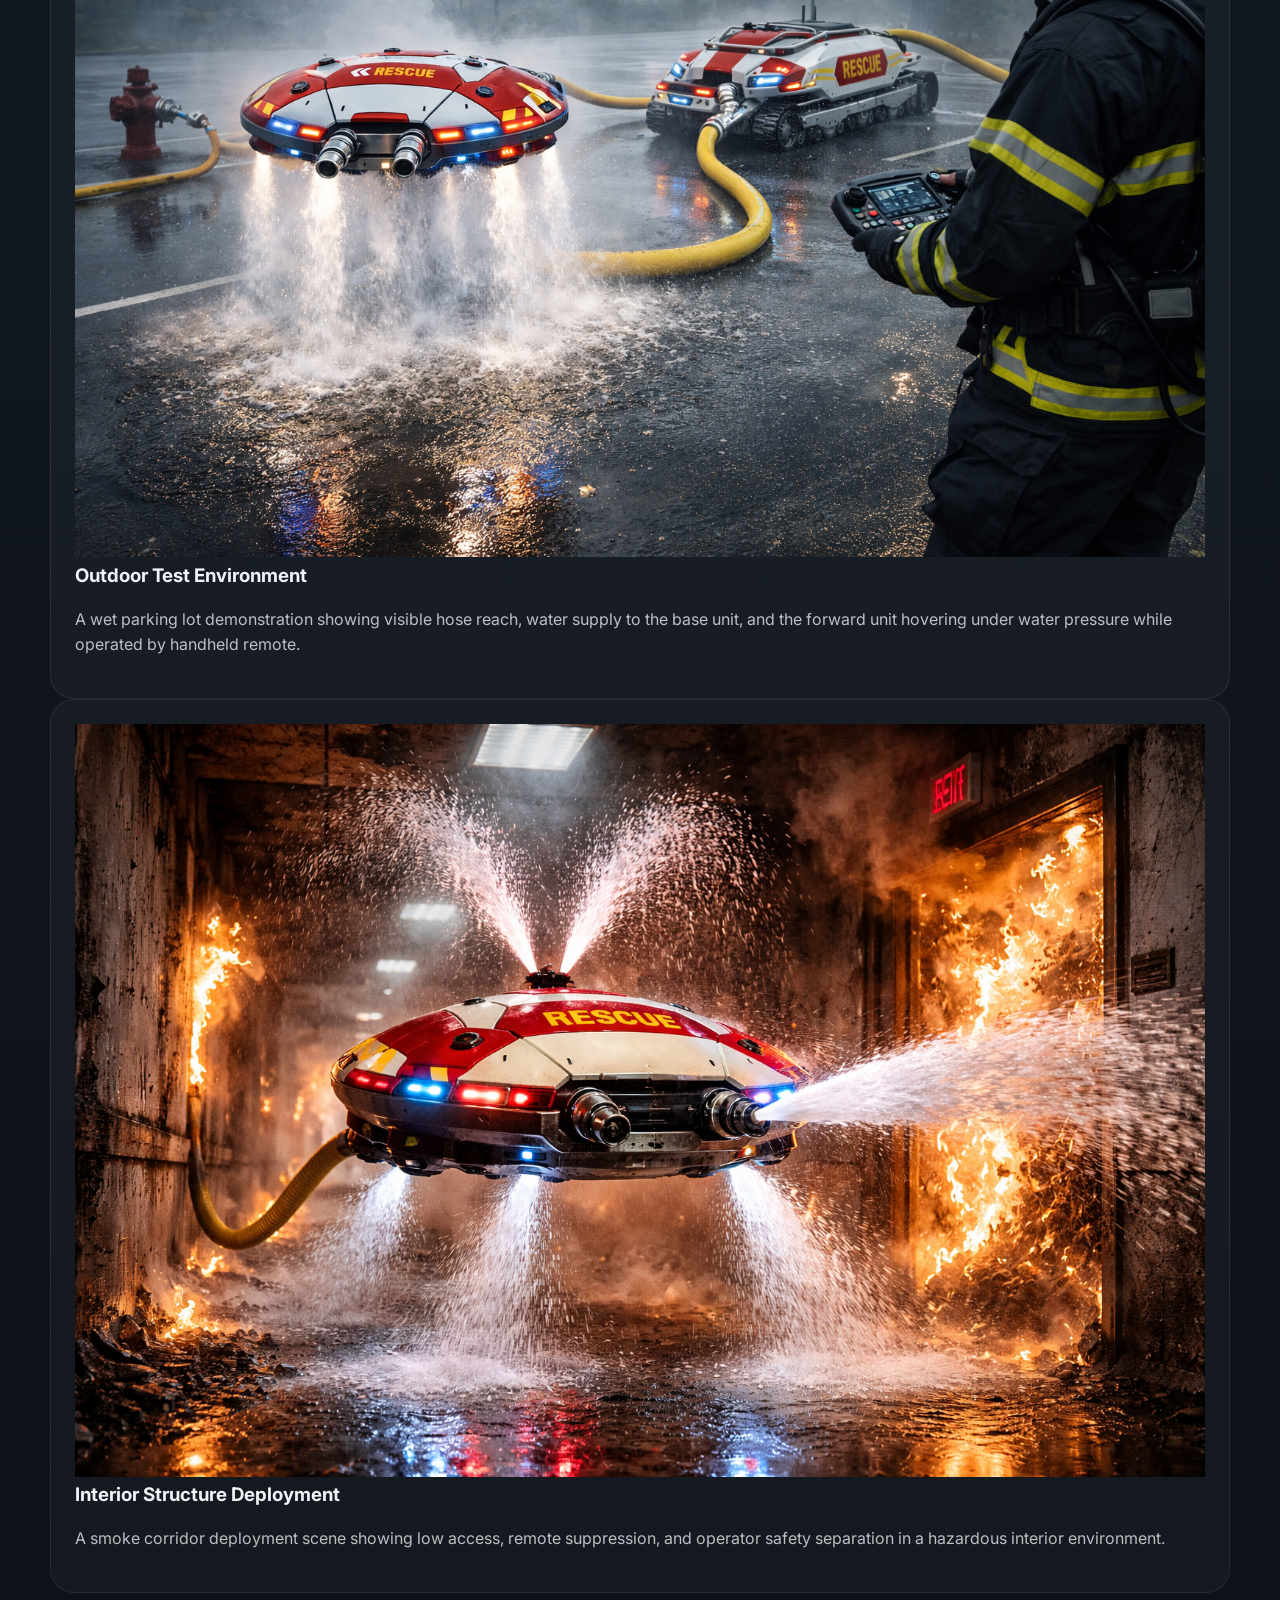
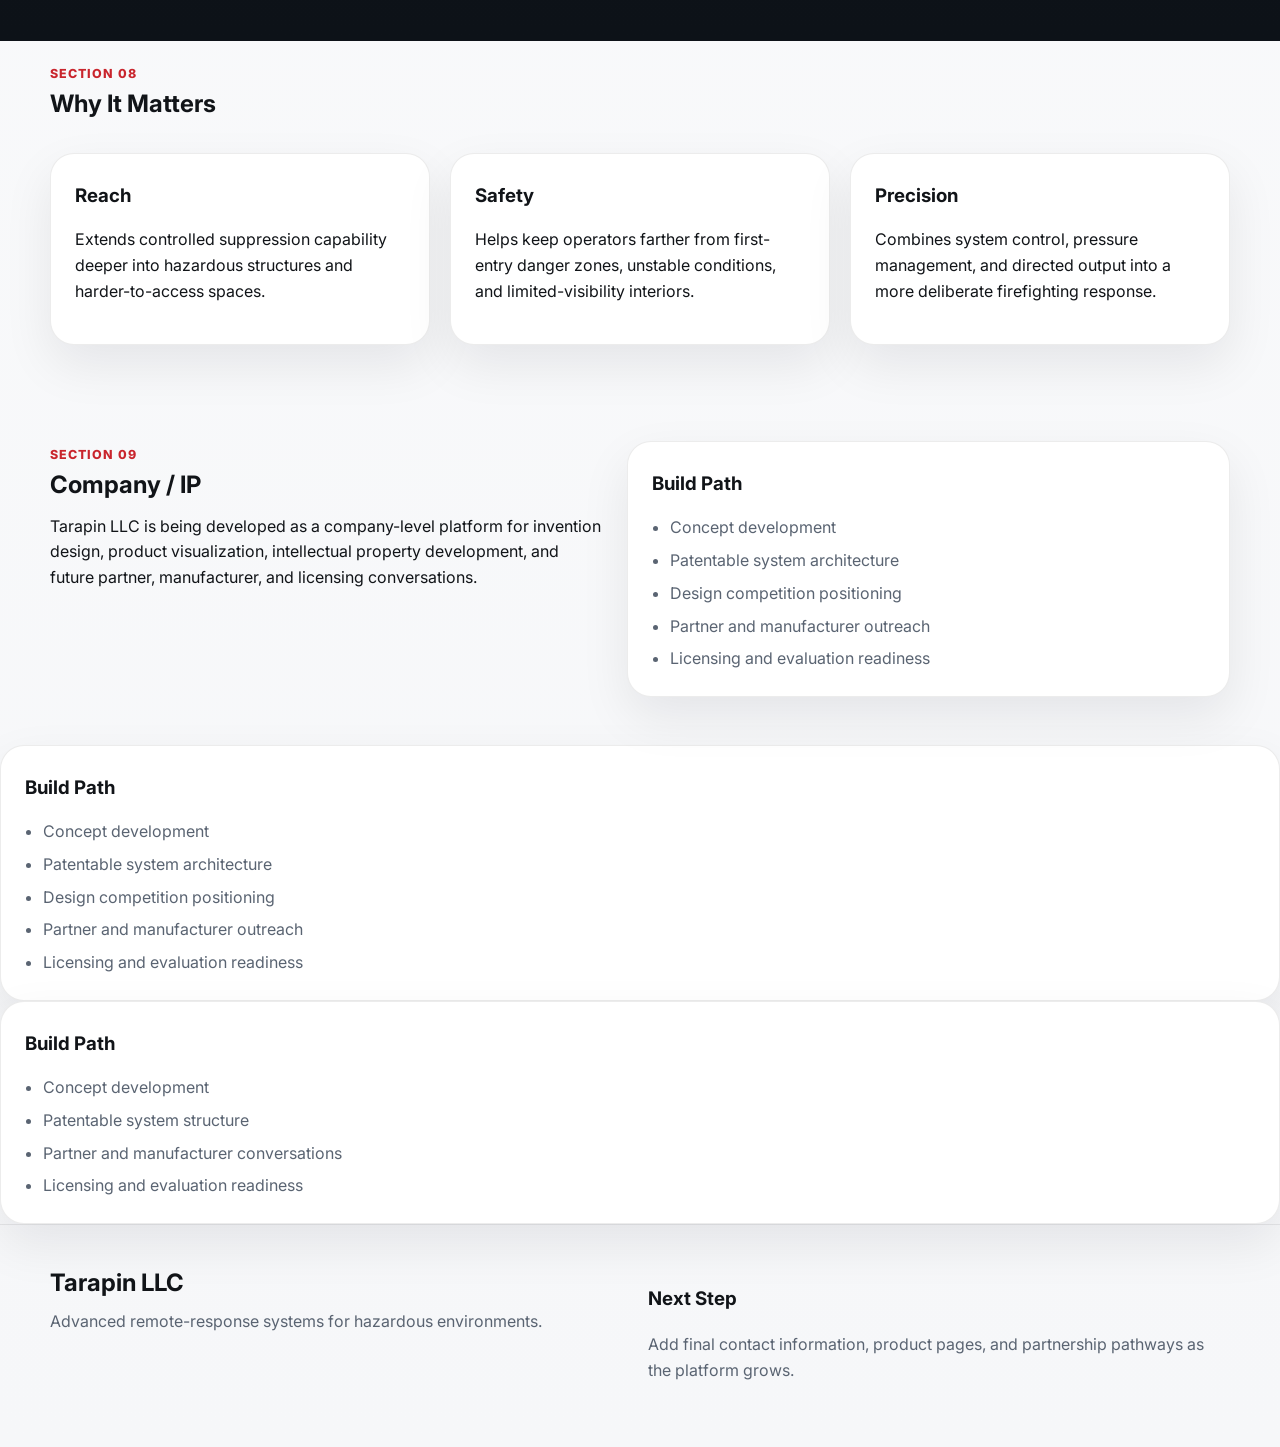
==== commit 72906909: "Update index.html" ====
--- a/index.html
+++ b/index.html
@@ -220,44 +220,51 @@
     </section>
 
     <section class="section impact">
-      <div class="container">
-        <div class="section-head">
-          <div>
-            <div class="section-label">Section 08</div>
-            <h2>Why It Matters</h2>
-          </div>
-        </div>
-
-        <div class="impact-grid">
-          <article class="impact-card">
-            <h3>Reach</h3>
-            <p>Extends controlled suppression capability deeper into hazardous structures.</p>
-          </article>
-
-          <article class="impact-card">
-            <h3>Safety</h3>
-            <p>Keeps operators farther from first-entry danger zones and unstable conditions.</p>
-          </article>
-
-          <article class="impact-card">
-            <h3>Precision</h3>
-            <p>Combines control, pressure management, and directed output into one system.</p>
-          </article>
-        </div>
-      </div>
-    </section>
-
-    <section class="section company-ip">
-      <div class="container company-grid">
-        <section class="section company-ip">
+  <div class="container">
+    <div class="section-head">
+      <div>
+        <div class="section-label">Section 08</div>
+        <h2>Why It Matters</h2>
+      </div>
+    </div>
+
+    <div class="impact-grid">
+      <article class="impact-card">
+        <h3>Reach</h3>
+        <p>
+          Extends controlled suppression capability deeper into hazardous structures and
+          harder-to-access spaces.
+        </p>
+      </article>
+
+      <article class="impact-card">
+        <h3>Safety</h3>
+        <p>
+          Helps keep operators farther from first-entry danger zones, unstable conditions,
+          and limited-visibility interiors.
+        </p>
+      </article>
+
+      <article class="impact-card">
+        <h3>Precision</h3>
+        <p>
+          Combines system control, pressure management, and directed output into a more
+          deliberate firefighting response.
+        </p>
+      </article>
+    </div>
+  </div>
+</section>
+
+<section class="section company-ip">
   <div class="container company-grid">
     <div>
       <div class="section-label">Section 09</div>
       <h2>Company / IP</h2>
       <p>
-        Tarapin LLC is being developed as a company-level platform for invention design, product
-        visualization, intellectual property development, and future partner, manufacturer, and
-        licensing conversations.
+        Tarapin LLC is being developed as a company-level platform for invention design,
+        product visualization, intellectual property development, and future partner,
+        manufacturer, and licensing conversations.
       </p>
     </div>
 
@@ -273,6 +280,18 @@
     </div>
   </div>
 </section>
+    <div class="company-card">
+      <h3>Build Path</h3>
+      <ul class="feature-list">
+        <li>Concept development</li>
+        <li>Patentable system architecture</li>
+        <li>Design competition positioning</li>
+        <li>Partner and manufacturer outreach</li>
+        <li>Licensing and evaluation readiness</li>
+      </ul>
+    </div>
+  </div>
+</section>
 
         <div class="company-card">
           <h3>Build Path</h3>
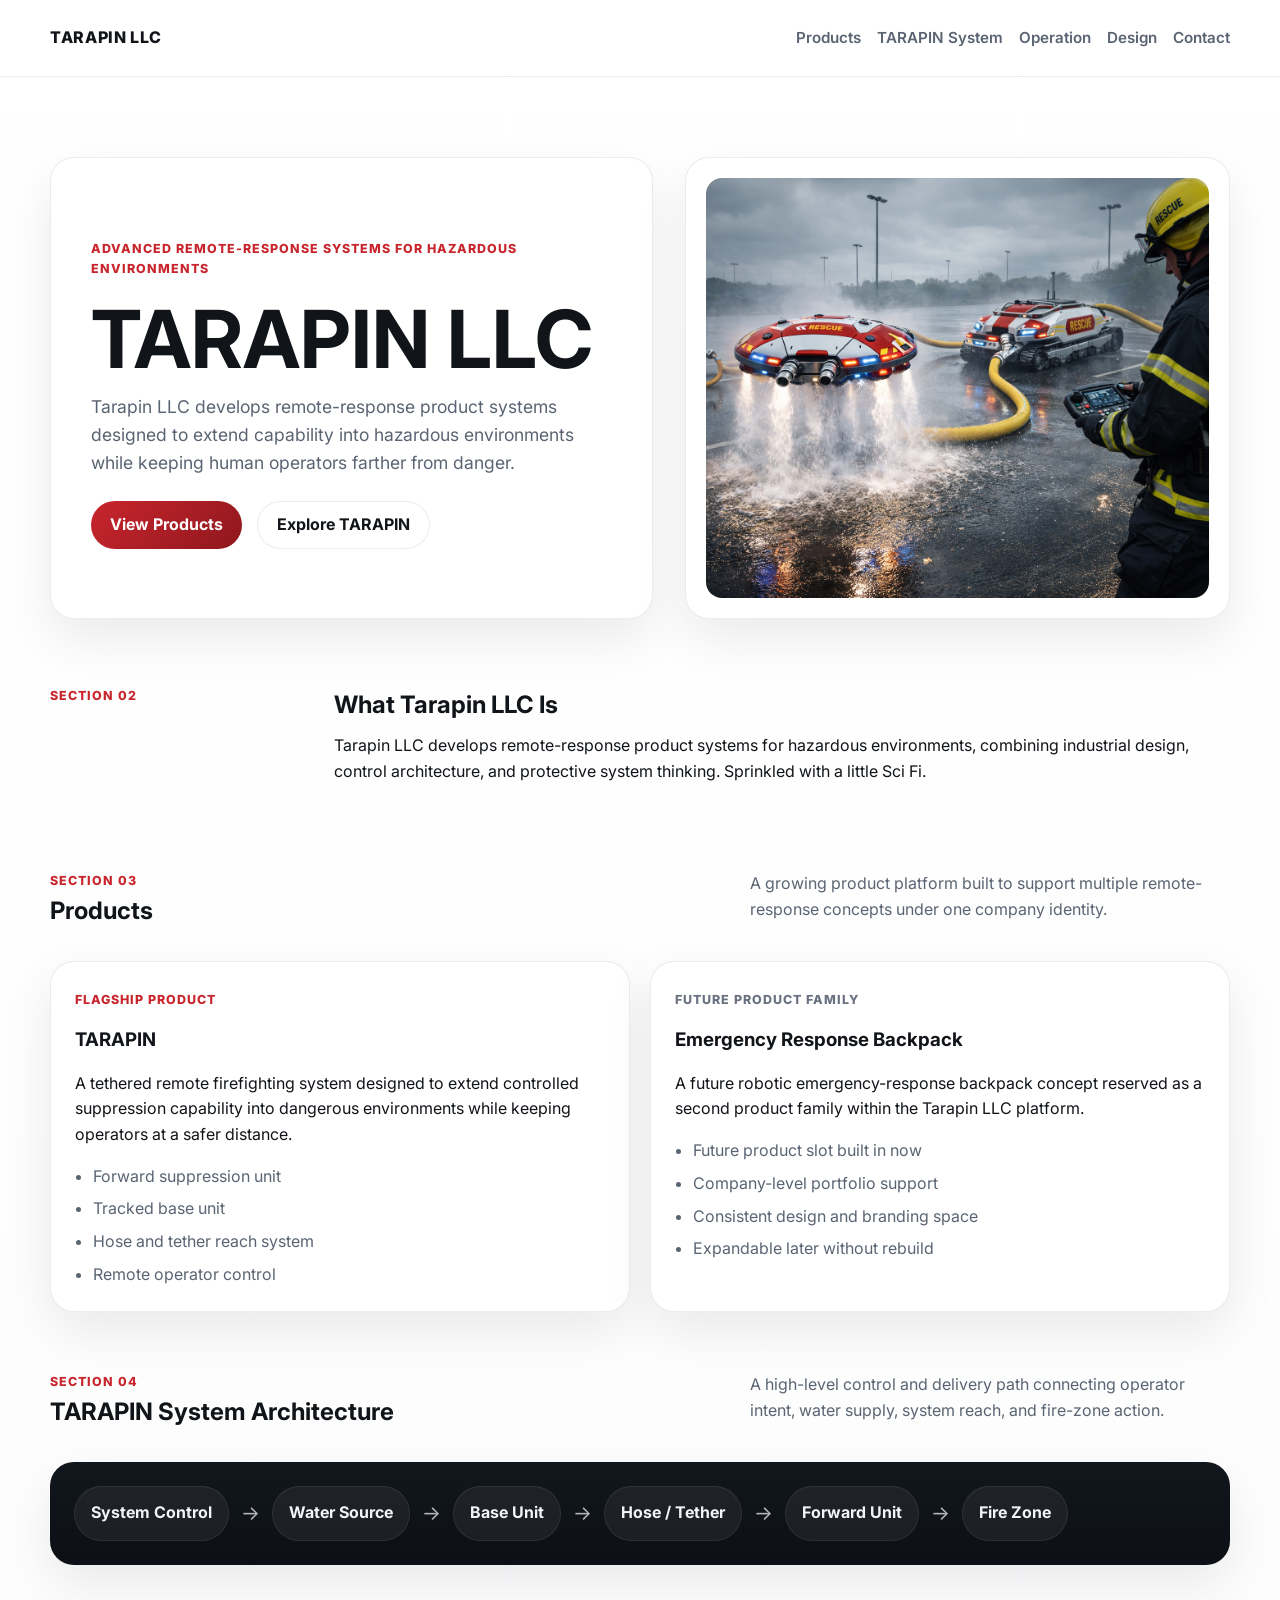
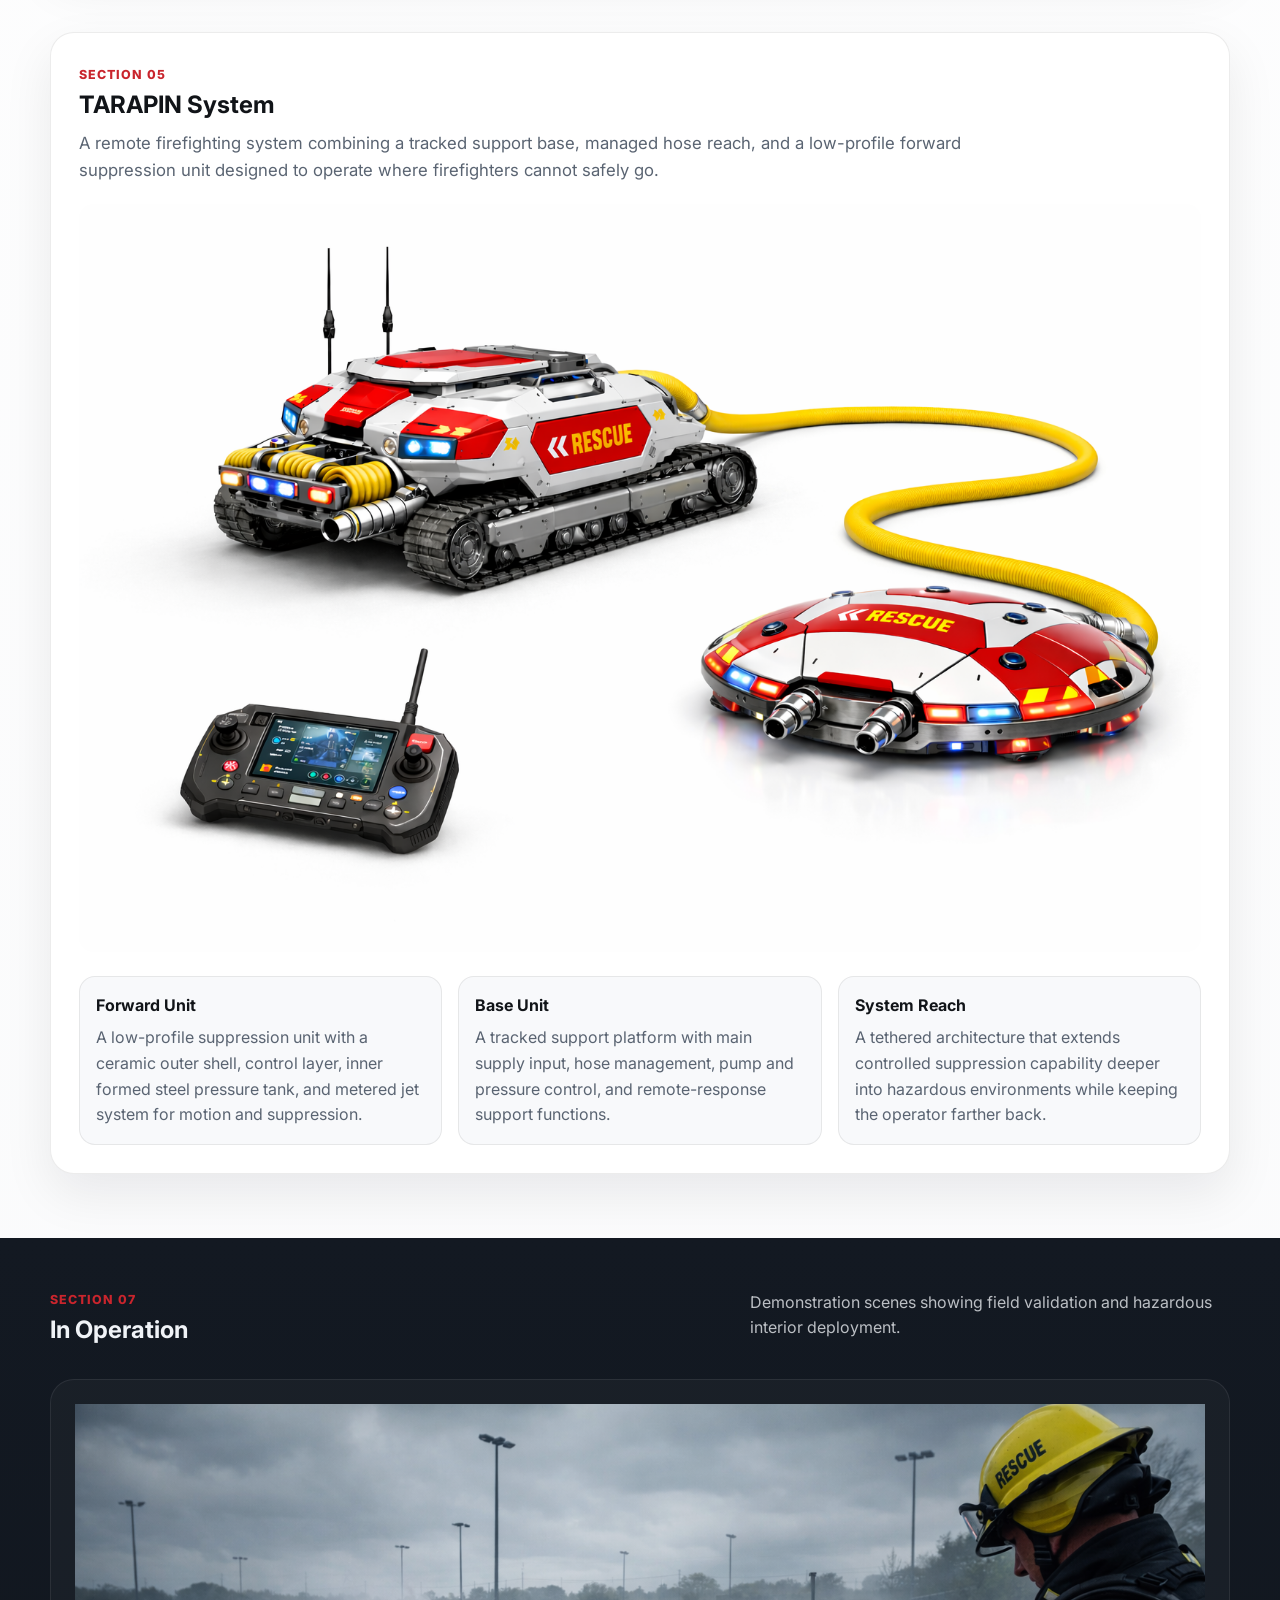
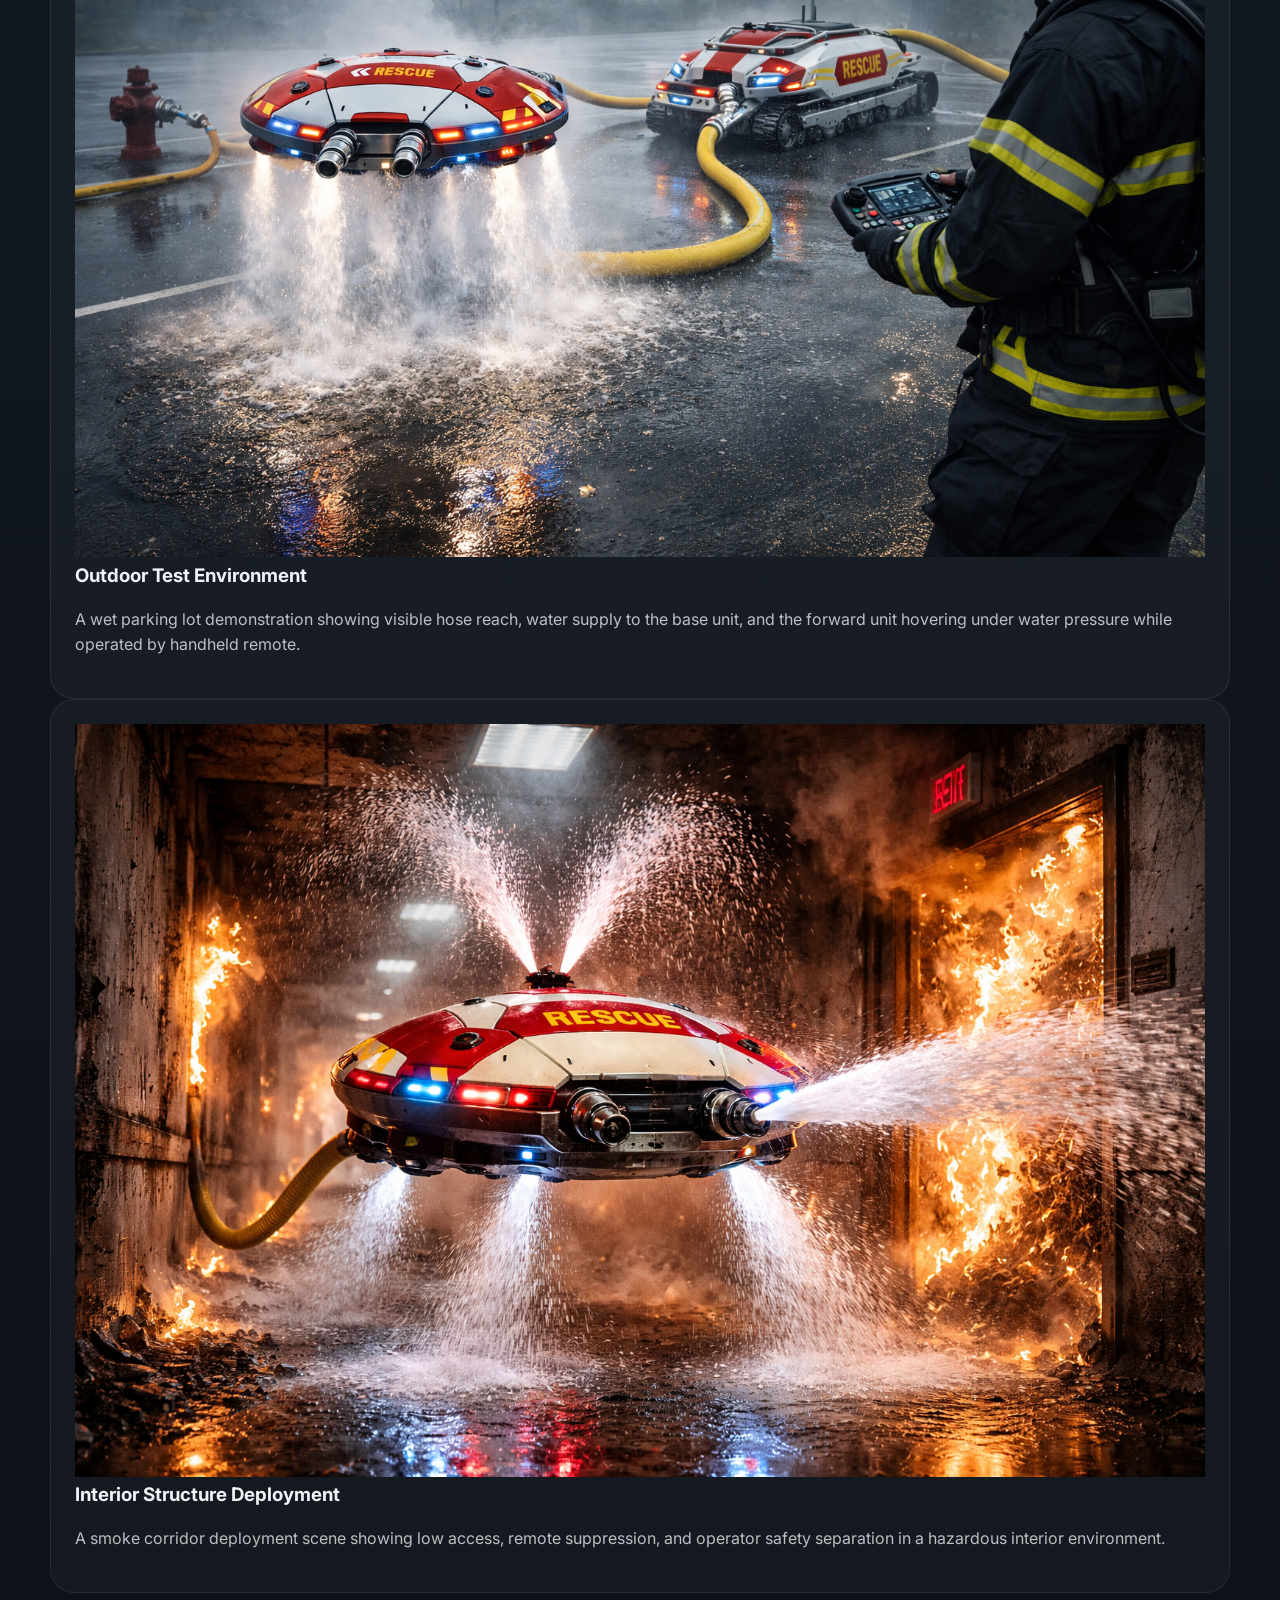
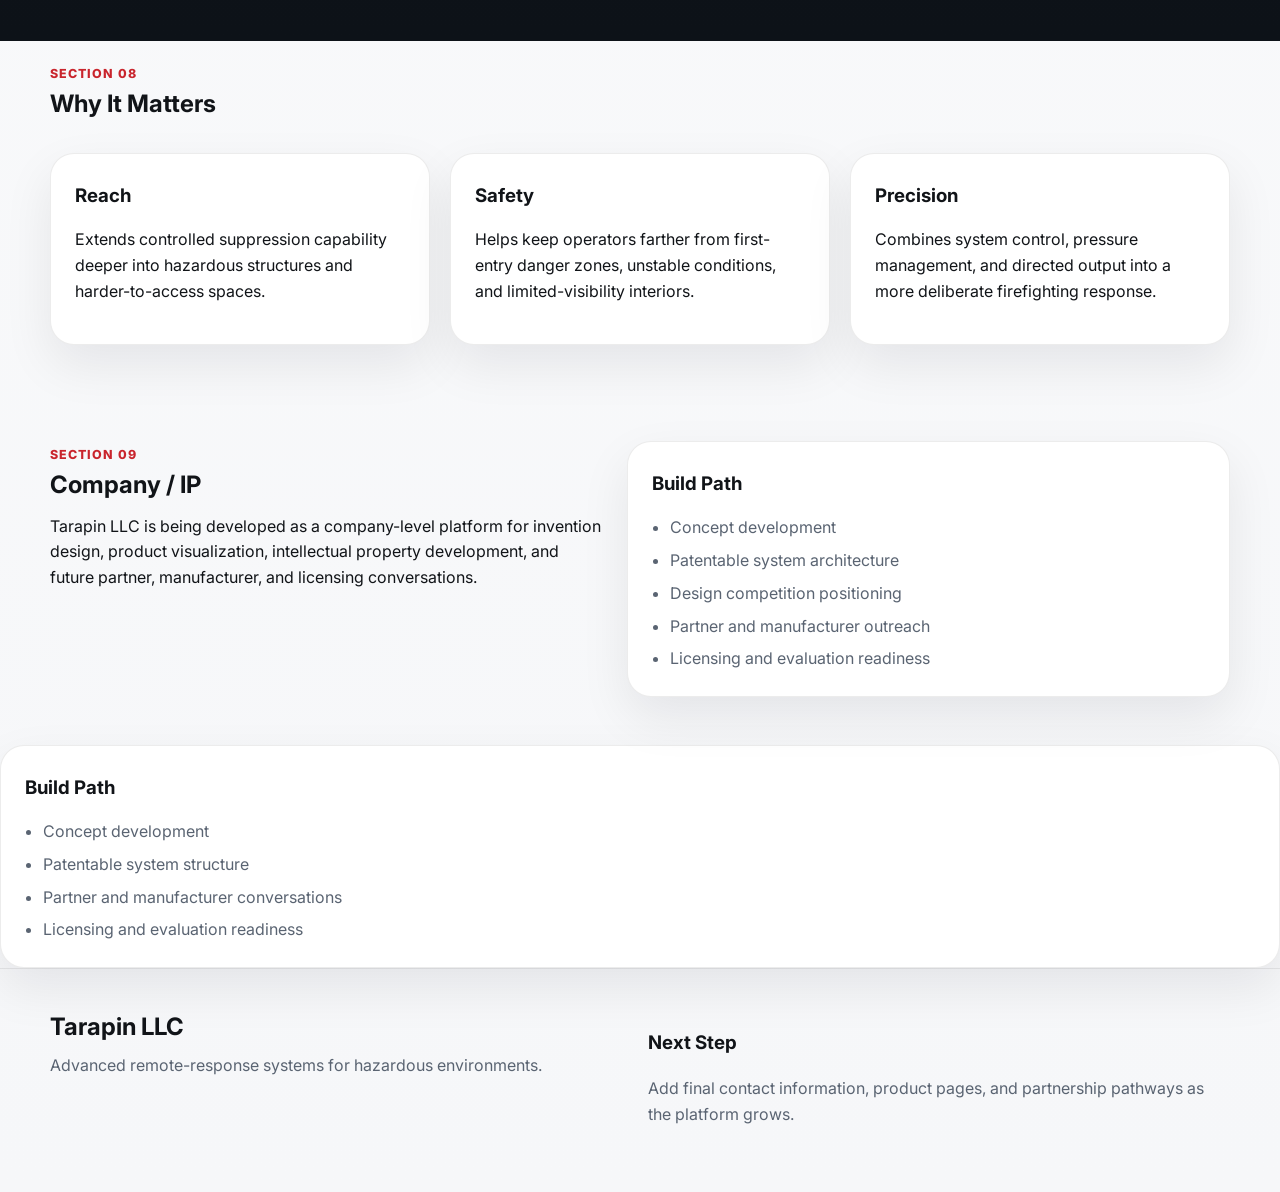
==== commit 9bb8c25a: "Update index.html" ====
--- a/index.html
+++ b/index.html
@@ -280,19 +280,7 @@
     </div>
   </div>
 </section>
-    <div class="company-card">
-      <h3>Build Path</h3>
-      <ul class="feature-list">
-        <li>Concept development</li>
-        <li>Patentable system architecture</li>
-        <li>Design competition positioning</li>
-        <li>Partner and manufacturer outreach</li>
-        <li>Licensing and evaluation readiness</li>
-      </ul>
-    </div>
-  </div>
-</section>
-
+  
         <div class="company-card">
           <h3>Build Path</h3>
           <ul class="feature-list">
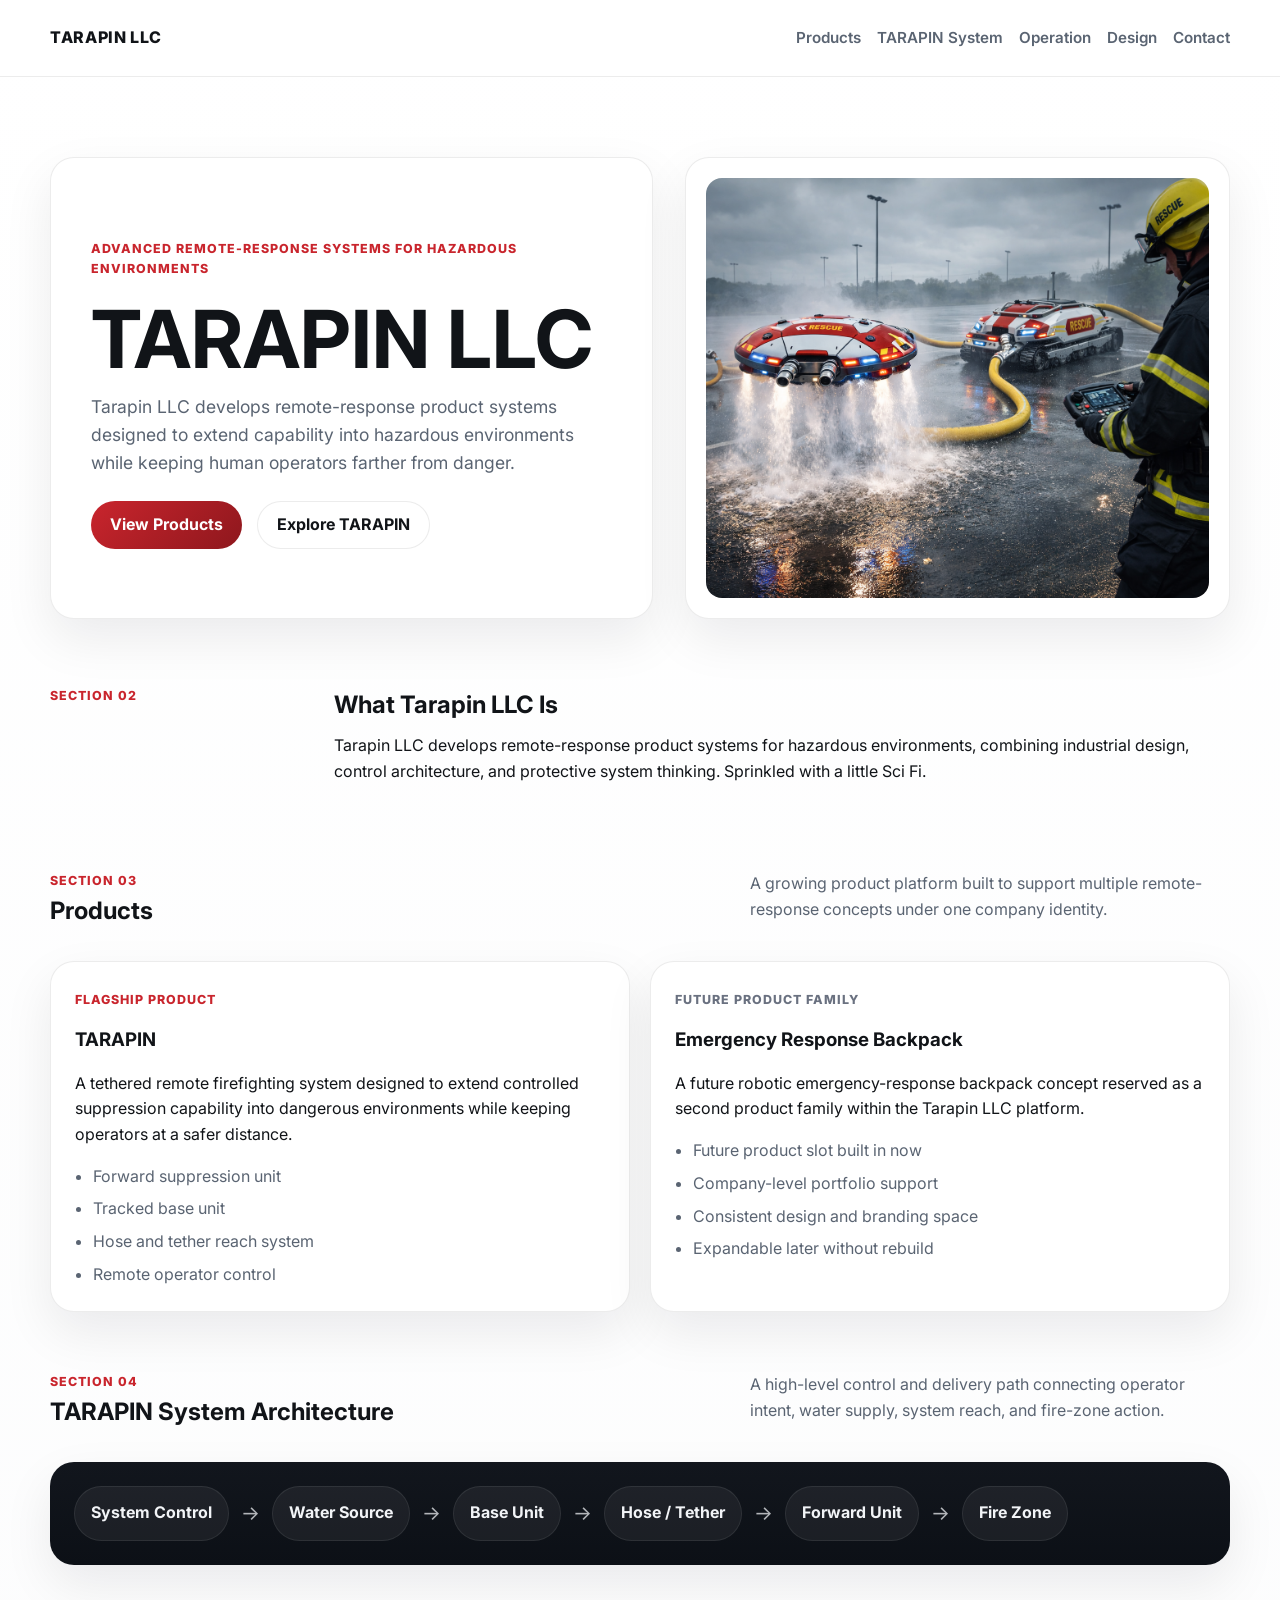
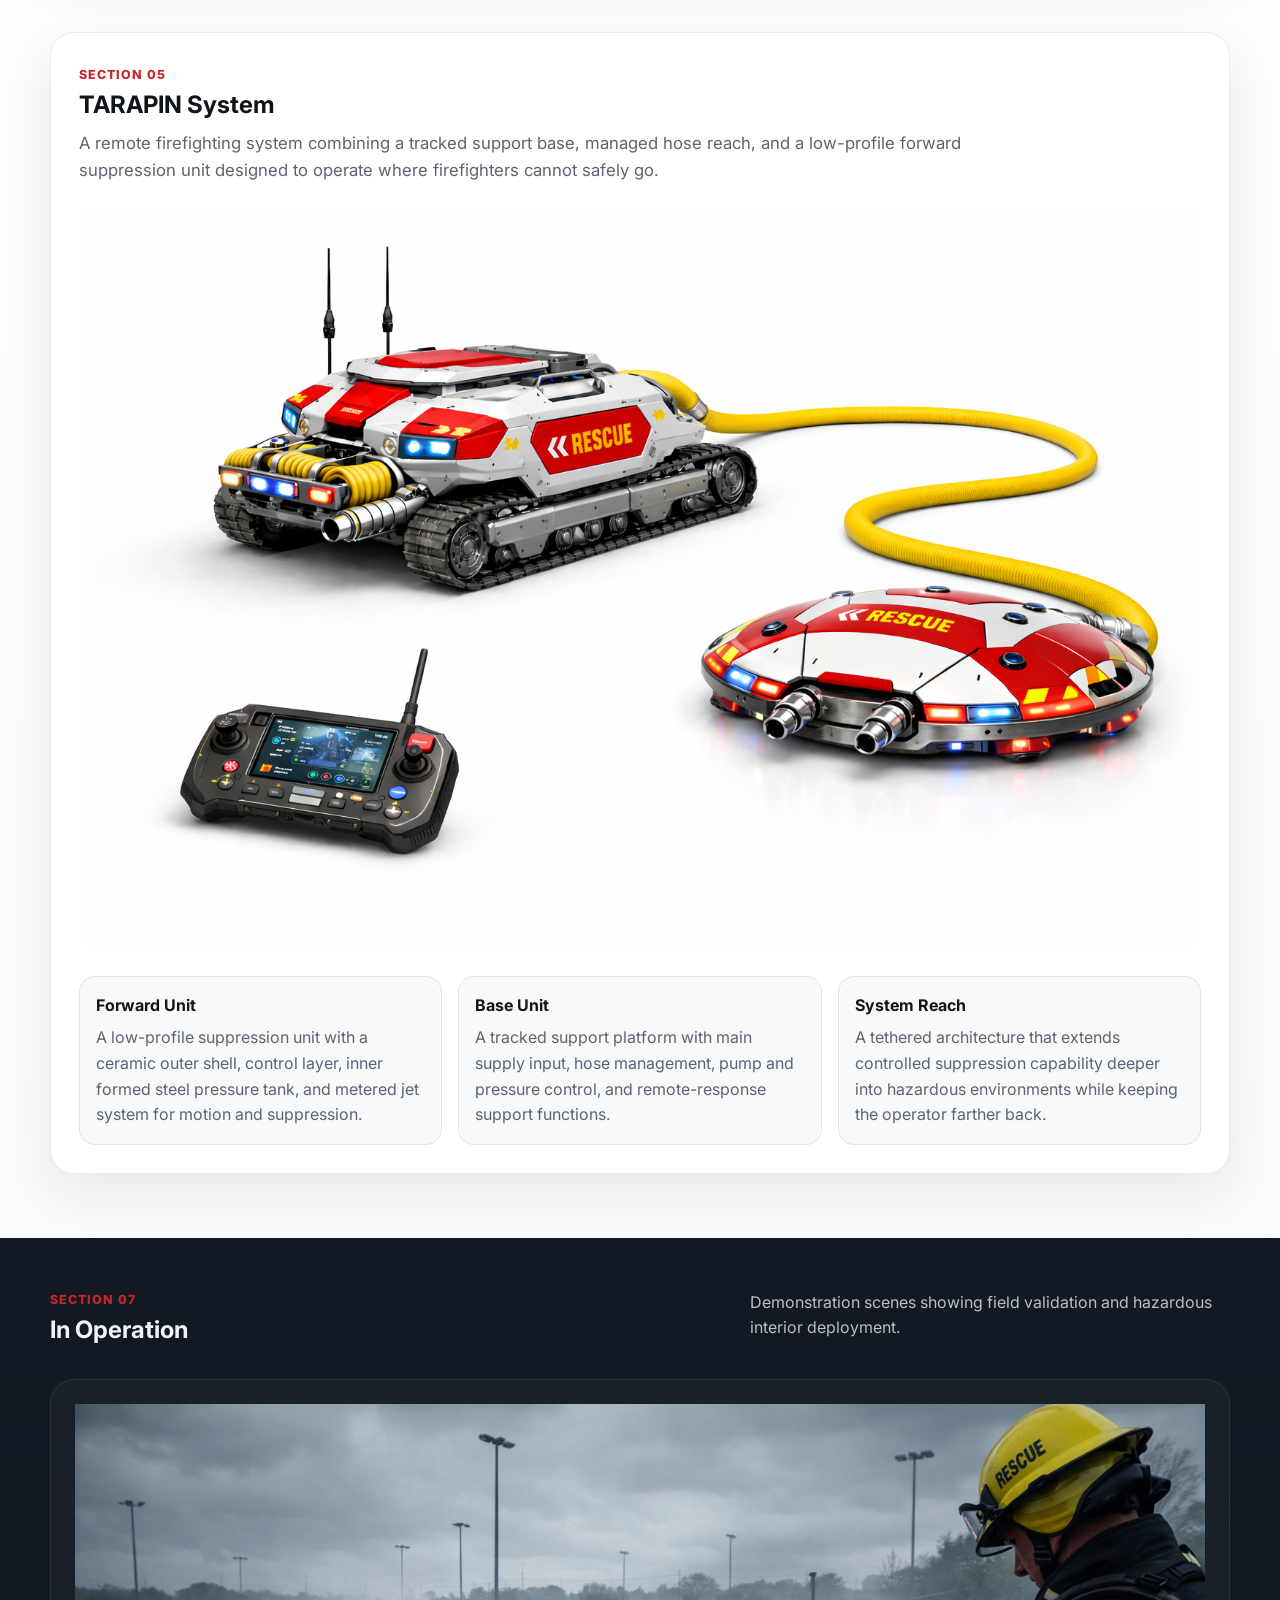
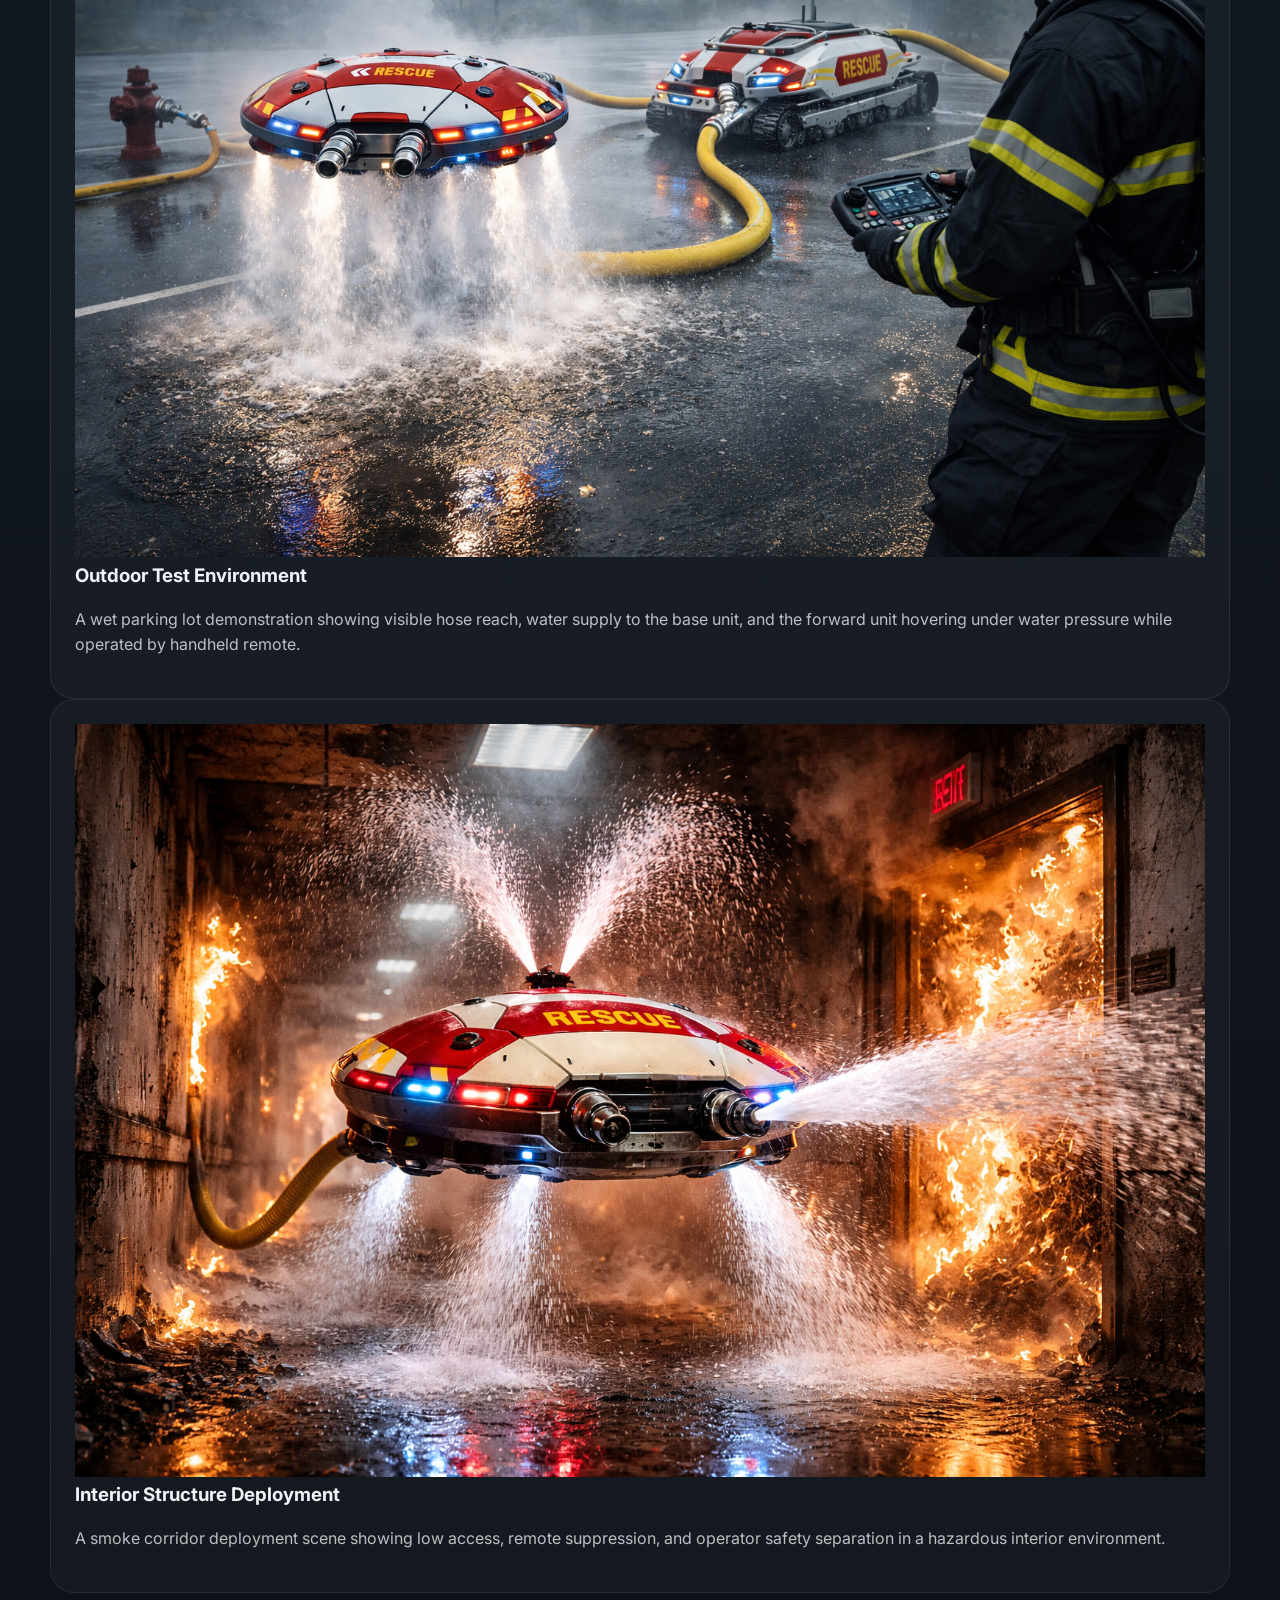
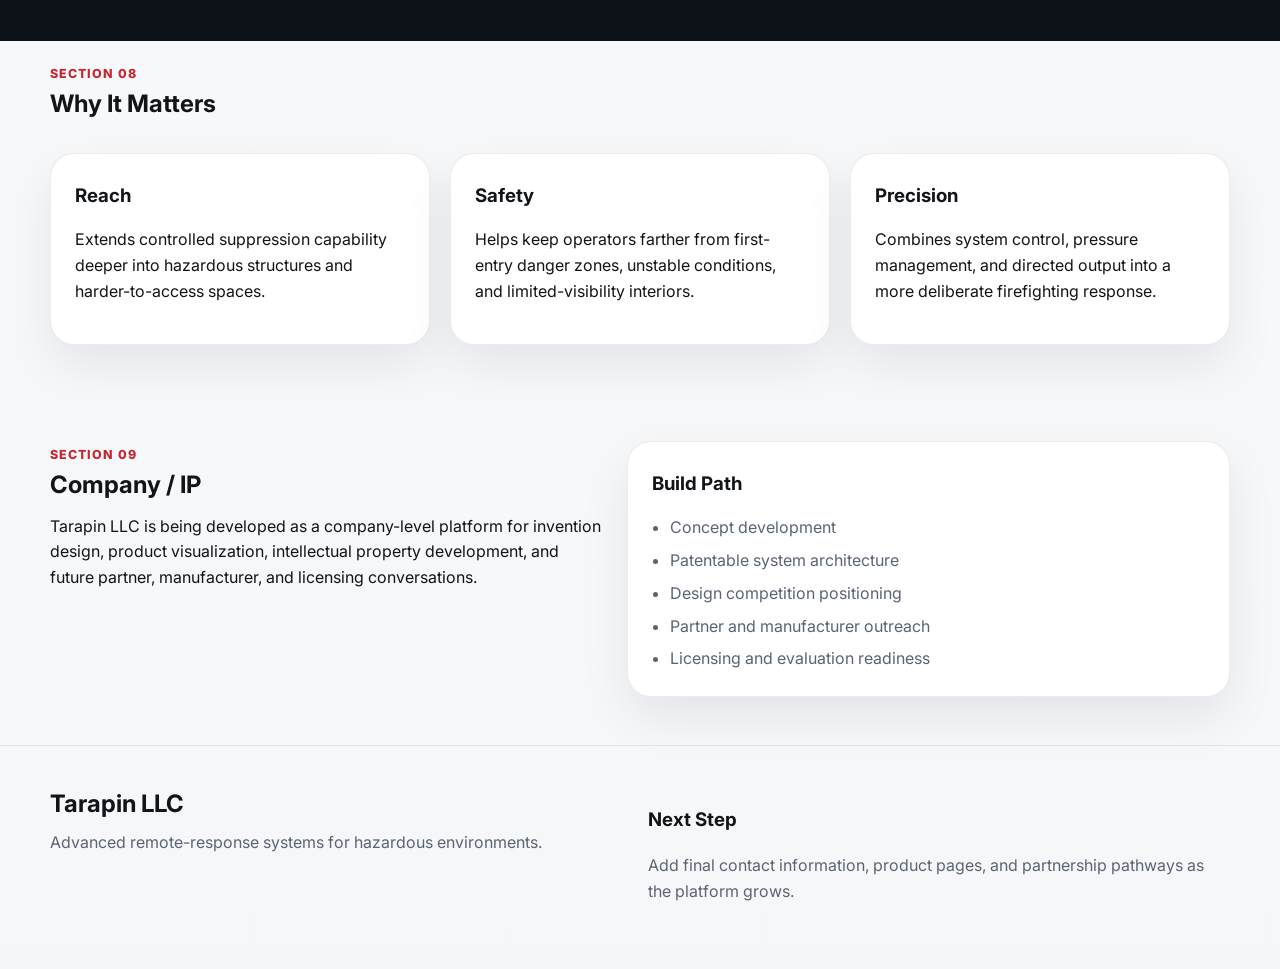
==== commit a1be2fec: "Update index.html" ====
--- a/index.html
+++ b/index.html
@@ -281,20 +281,7 @@
   </div>
 </section>
   
-        <div class="company-card">
-          <h3>Build Path</h3>
-          <ul class="feature-list">
-            <li>Concept development</li>
-            <li>Patentable system structure</li>
-            <li>Partner and manufacturer conversations</li>
-            <li>Licensing and evaluation readiness</li>
-          </ul>
-        </div>
-      </div>
-    </section>
-  </main>
-
-  <footer class="site-footer" id="contact">
+    <footer class="site-footer" id="contact">
     <div class="container footer-grid">
       <div>
         <h2>Tarapin LLC</h2>
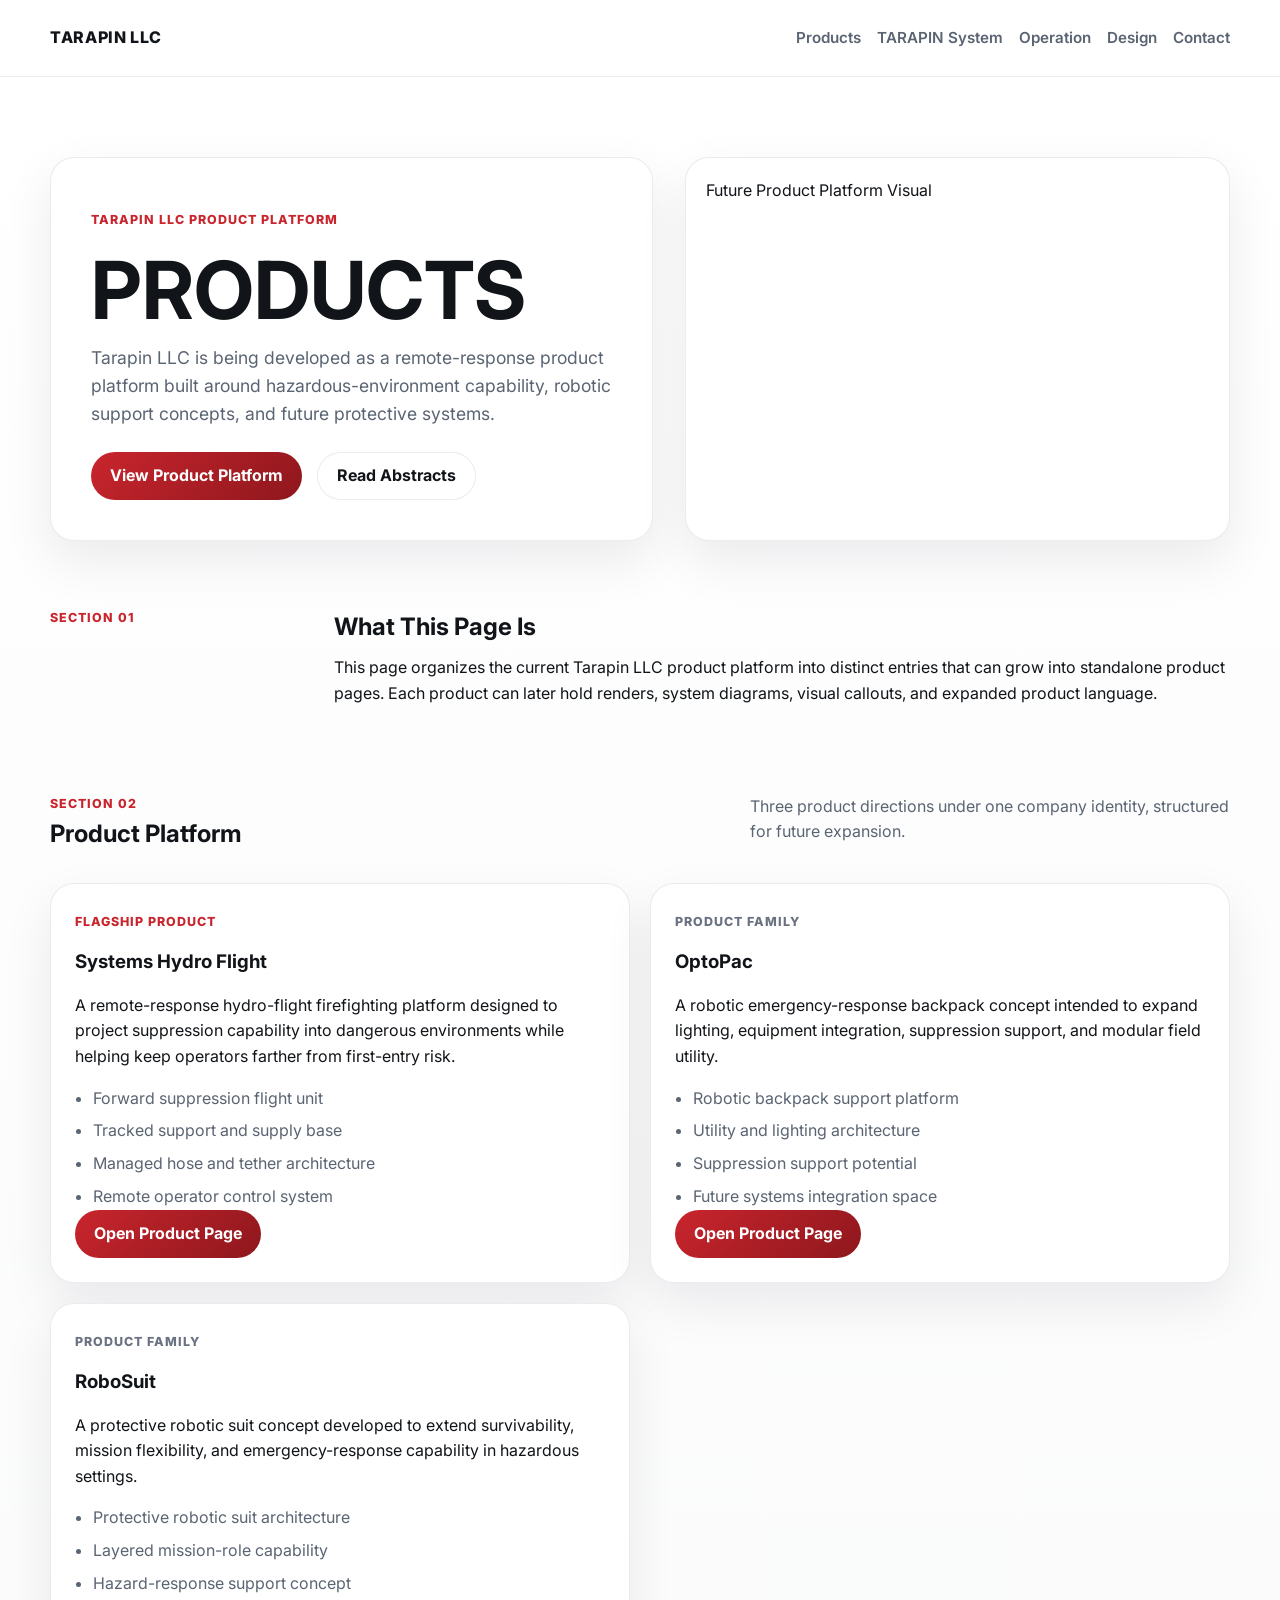
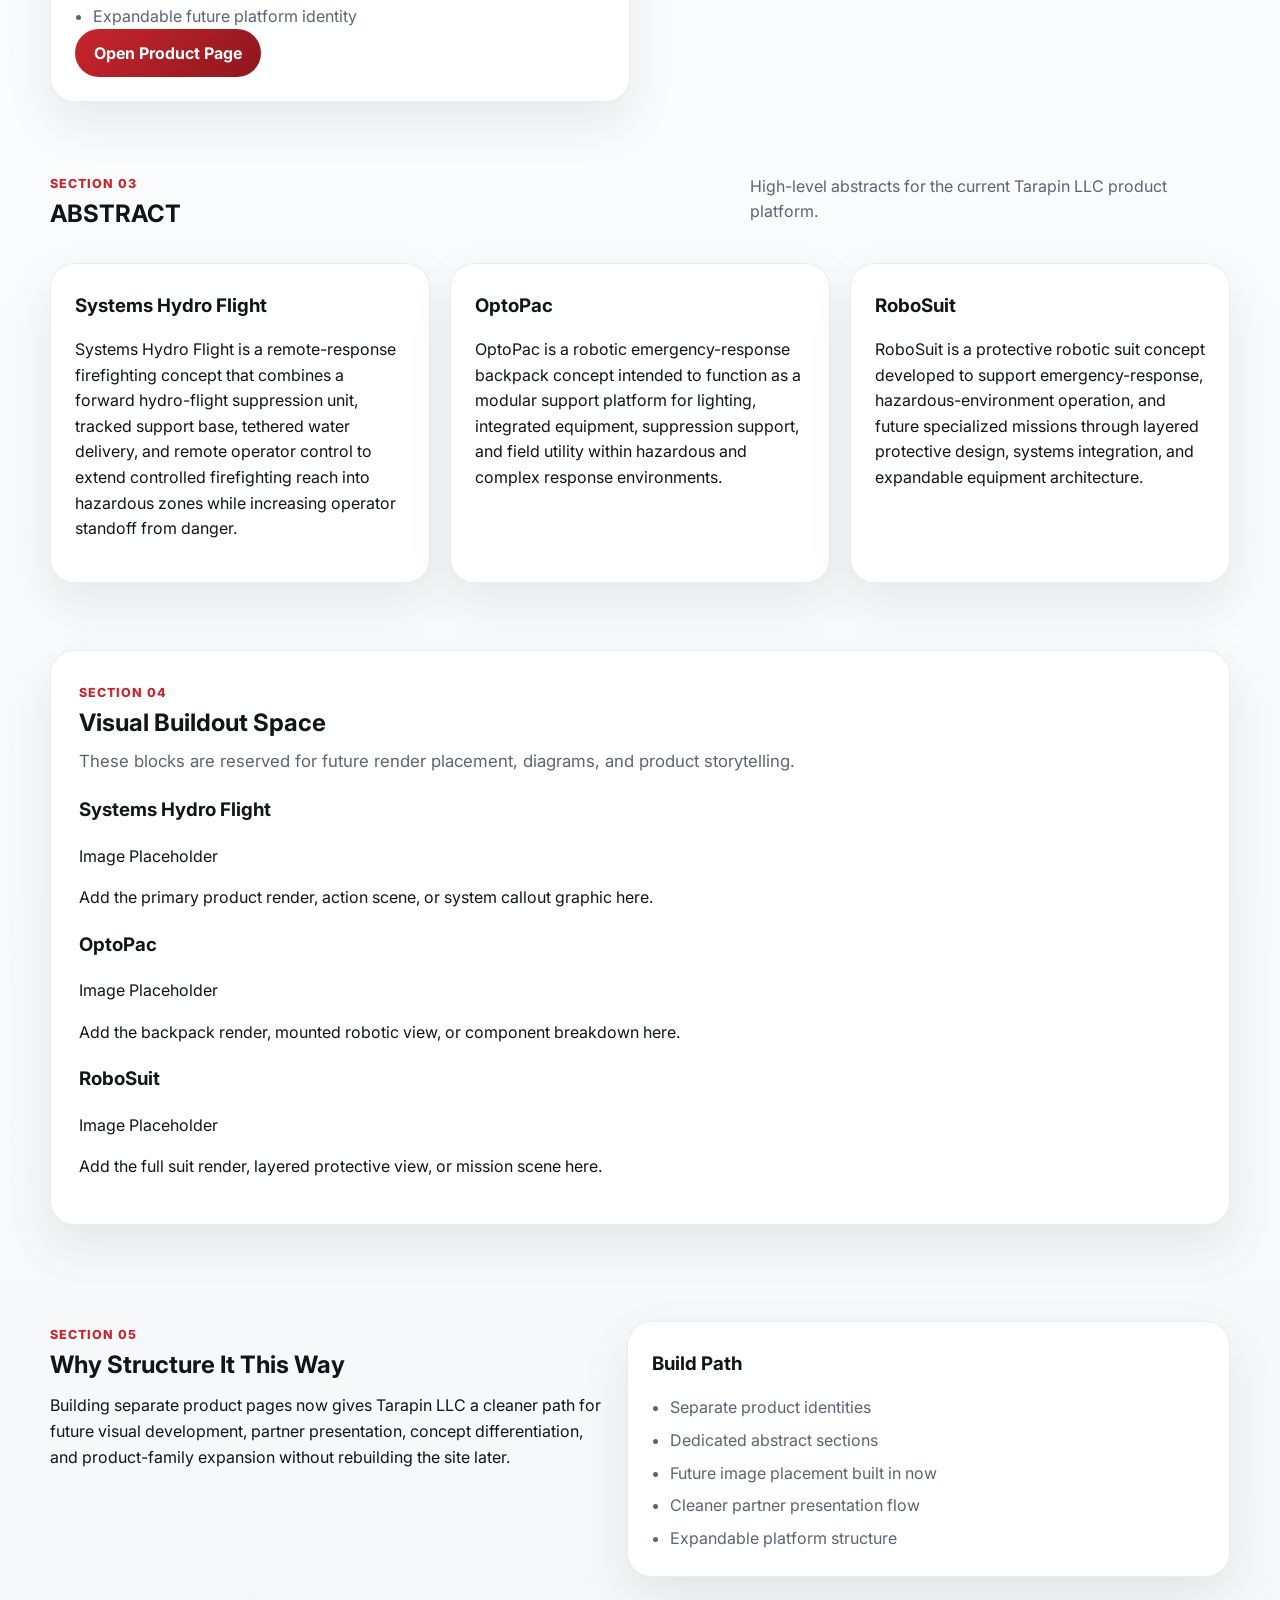
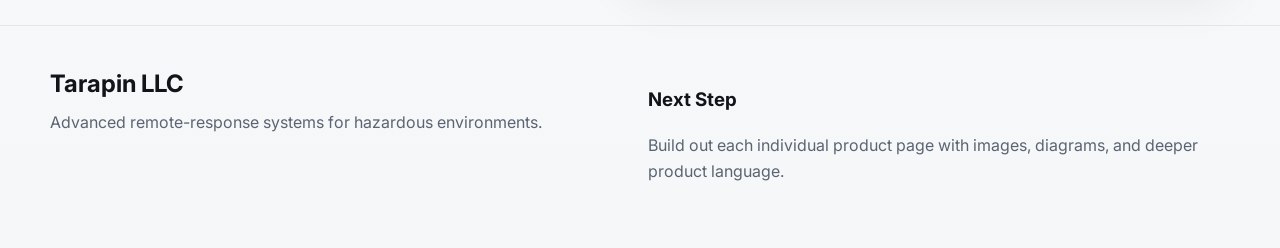
==== commit 4323cbc1: "Update index.html" ====
--- a/index.html
+++ b/index.html
@@ -3,10 +3,10 @@
 <head>
   <meta charset="UTF-8" />
   <meta name="viewport" content="width=device-width, initial-scale=1.0" />
-  <title>Tarapin LLC | Advanced Remote-Response Systems</title>
+  <title>Products | Tarapin LLC</title>
   <meta
     name="description"
-    content="Tarapin LLC develops remote-response product systems designed to extend capability into hazardous environments while keeping human operators farther from danger."
+    content="Explore the Tarapin LLC product platform including Systems Hydro Flight, OptoPac, and RoboSuit."
   />
   <link rel="preconnect" href="https://fonts.googleapis.com">
   <link rel="preconnect" href="https://fonts.gstatic.com" crossorigin>
@@ -16,14 +16,14 @@
 <body>
   <header class="site-header">
     <div class="container header-inner">
-      <a class="brand" href="#top">Tarapin LLC</a>
+      <a class="brand" href="index.html">Tarapin LLC</a>
 
       <nav class="site-nav" aria-label="Primary">
-        <a href="#products">Products</a>
-        <a href="#system">TARAPIN System</a>
-        <a href="#operation">Operation</a>
-        <a href="#design">Design</a>
-        <a href="#contact">Contact</a>
+        <a href="products.html">Products</a>
+        <a href="index.html#system">TARAPIN System</a>
+        <a href="index.html#operation">Operation</a>
+        <a href="index.html#design">Design</a>
+        <a href="index.html#contact">Contact</a>
       </nav>
     </div>
   </header>
@@ -32,267 +32,230 @@
     <section class="hero">
       <div class="container hero-grid">
         <div class="hero-copy">
-          <p class="eyebrow">Advanced remote-response systems for hazardous environments</p>
-          <h1>TARAPIN LLC</h1>
+          <p class="eyebrow">Tarapin LLC product platform</p>
+          <h1>PRODUCTS</h1>
           <p class="lead">
-            Tarapin LLC develops remote-response product systems designed to extend capability into hazardous environments while keeping human operators farther from danger.
+            Tarapin LLC is being developed as a remote-response product platform built around
+            hazardous-environment capability, robotic support concepts, and future protective systems.
           </p>
 
           <div class="hero-actions">
-            <a class="button button-primary" href="#products">View Products</a>
-            <a class="button button-secondary" href="#system">Explore TARAPIN</a>
+            <a class="button button-primary" href="#products-grid">View Product Platform</a>
+            <a class="button button-secondary" href="#abstract">Read Abstracts</a>
           </div>
         </div>
 
         <div class="hero-visual panel">
-          <img
-            src="scene%20parkinglot.png"
-            alt="Tarapin remote firefighting system demonstration in a parking lot"
-            class="hero-image"
-          />
+          <div class="product-placeholder-hero">
+            <span>Future Product Platform Visual</span>
+          </div>
         </div>
       </div>
     </section>
 
     <section class="section intro">
       <div class="container section-intro">
-        <div class="section-label">Section 02</div>
+        <div class="section-label">Section 01</div>
         <div class="section-copy">
-          <h2>What Tarapin LLC Is</h2>
+          <h2>What This Page Is</h2>
           <p>
-            Tarapin LLC develops remote-response product systems for hazardous environments, combining industrial design, control architecture, and protective system thinking. Sprinkled with a little Sci Fi.
-          </p>
-        </div>
-      </div>
-    </section>
-
-    <section class="section products" id="products">
+            This page organizes the current Tarapin LLC product platform into distinct entries that
+            can grow into standalone product pages. Each product can later hold renders, system diagrams,
+            visual callouts, and expanded product language.
+          </p>
+        </div>
+      </div>
+    </section>
+
+    <section class="section products" id="products-grid">
+      <div class="container">
+        <div class="section-head">
+          <div>
+            <div class="section-label">Section 02</div>
+            <h2>Product Platform</h2>
+          </div>
+          <p class="section-subhead">
+            Three product directions under one company identity, structured for future expansion.
+          </p>
+        </div>
+
+        <div class="card-grid">
+          <article class="product-card">
+            <div class="product-badge">Flagship Product</div>
+            <h3>Systems Hydro Flight</h3>
+            <p>
+              A remote-response hydro-flight firefighting platform designed to project suppression
+              capability into dangerous environments while helping keep operators farther from first-entry risk.
+            </p>
+            <ul class="feature-list">
+              <li>Forward suppression flight unit</li>
+              <li>Tracked support and supply base</li>
+              <li>Managed hose and tether architecture</li>
+              <li>Remote operator control system</li>
+            </ul>
+            <div class="product-page-link">
+              <a class="button button-primary" href="systems-hydro-flight.html">Open Product Page</a>
+            </div>
+          </article>
+
+          <article class="product-card">
+            <div class="product-badge product-badge-muted">Product Family</div>
+            <h3>OptoPac</h3>
+            <p>
+              A robotic emergency-response backpack concept intended to expand lighting,
+              equipment integration, suppression support, and modular field utility.
+            </p>
+            <ul class="feature-list">
+              <li>Robotic backpack support platform</li>
+              <li>Utility and lighting architecture</li>
+              <li>Suppression support potential</li>
+              <li>Future systems integration space</li>
+            </ul>
+            <div class="product-page-link">
+              <a class="button button-primary" href="optopac.html">Open Product Page</a>
+            </div>
+          </article>
+
+          <article class="product-card">
+            <div class="product-badge product-badge-muted">Product Family</div>
+            <h3>RoboSuit</h3>
+            <p>
+              A protective robotic suit concept developed to extend survivability,
+              mission flexibility, and emergency-response capability in hazardous settings.
+            </p>
+            <ul class="feature-list">
+              <li>Protective robotic suit architecture</li>
+              <li>Layered mission-role capability</li>
+              <li>Hazard-response support concept</li>
+              <li>Expandable future platform identity</li>
+            </ul>
+            <div class="product-page-link">
+              <a class="button button-primary" href="robosuit.html">Open Product Page</a>
+            </div>
+          </article>
+        </div>
+      </div>
+    </section>
+
+    <section class="section impact" id="abstract">
       <div class="container">
         <div class="section-head">
           <div>
             <div class="section-label">Section 03</div>
-            <h2>Products</h2>
+            <h2>ABSTRACT</h2>
           </div>
           <p class="section-subhead">
-            A growing product platform built to support multiple remote-response concepts under one company identity.
-          </p>
-        </div>
-
-        <div class="card-grid">
-          <article class="product-card">
-            <div class="product-badge">Flagship Product</div>
-            <h3>TARAPIN</h3>
-            <p>
-              A tethered remote firefighting system designed to extend controlled suppression capability into dangerous environments while keeping operators at a safer distance.
-            </p>
-            <ul class="feature-list">
-              <li>Forward suppression unit</li>
-              <li>Tracked base unit</li>
-              <li>Hose and tether reach system</li>
-              <li>Remote operator control</li>
-            </ul>
-          </article>
-
-          <article class="product-card">
-            <div class="product-badge product-badge-muted">Future Product Family</div>
-            <h3>Emergency Response Backpack</h3>
-            <p>
-              A future robotic emergency-response backpack concept reserved as a second product family within the Tarapin LLC platform.
-            </p>
-            <ul class="feature-list">
-              <li>Future product slot built in now</li>
-              <li>Company-level portfolio support</li>
-              <li>Consistent design and branding space</li>
-              <li>Expandable later without rebuild</li>
-            </ul>
-          </article>
-        </div>
-      </div>
-    </section>
-
-    <section class="section system-band" id="system">
-      <div class="container">
-        <div class="section-head">
-          <div>
-            <div class="section-label">Section 04</div>
-            <h2>TARAPIN System Architecture</h2>
-          </div>
-          <p class="section-subhead">
-            A high-level control and delivery path connecting operator intent, water supply, system reach, and fire-zone action.
-          </p>
-        </div>
-
-        <div class="architecture">
-          <div class="arch-node">System Control</div>
-          <div class="arch-arrow">→</div>
-          <div class="arch-node">Water Source</div>
-          <div class="arch-arrow">→</div>
-          <div class="arch-node">Base Unit</div>
-          <div class="arch-arrow">→</div>
-          <div class="arch-node">Hose / Tether</div>
-          <div class="arch-arrow">→</div>
-          <div class="arch-node">Forward Unit</div>
-          <div class="arch-arrow">→</div>
-          <div class="arch-node">Fire Zone</div>
-        </div>
-      </div>
-    </section>
-
-    <section class="section detail-section" id="design">
+            High-level abstracts for the current Tarapin LLC product platform.
+          </p>
+        </div>
+
+        <div class="impact-grid">
+          <article class="impact-card">
+            <h3>Systems Hydro Flight</h3>
+            <p>
+              Systems Hydro Flight is a remote-response firefighting concept that combines a
+              forward hydro-flight suppression unit, tracked support base, tethered water delivery,
+              and remote operator control to extend controlled firefighting reach into hazardous
+              zones while increasing operator standoff from danger.
+            </p>
+          </article>
+
+          <article class="impact-card">
+            <h3>OptoPac</h3>
+            <p>
+              OptoPac is a robotic emergency-response backpack concept intended to function as a
+              modular support platform for lighting, integrated equipment, suppression support,
+              and field utility within hazardous and complex response environments.
+            </p>
+          </article>
+
+          <article class="impact-card">
+            <h3>RoboSuit</h3>
+            <p>
+              RoboSuit is a protective robotic suit concept developed to support emergency-response,
+              hazardous-environment operation, and future specialized missions through layered
+              protective design, systems integration, and expandable equipment architecture.
+            </p>
+          </article>
+        </div>
+      </div>
+    </section>
+
+    <section class="section detail-section">
       <div class="container">
         <article class="system-feature-card">
+          <div class="section-label">Section 04</div>
+          <h2>Visual Buildout Space</h2>
+          <p class="system-feature-lead">
+            These blocks are reserved for future render placement, diagrams, and product storytelling.
+          </p>
+
+          <div class="product-visual-grid">
+            <div class="product-visual-card">
+              <h3>Systems Hydro Flight</h3>
+              <div class="visual-placeholder">Image Placeholder</div>
+              <p>
+                Add the primary product render, action scene, or system callout graphic here.
+              </p>
+            </div>
+
+            <div class="product-visual-card">
+              <h3>OptoPac</h3>
+              <div class="visual-placeholder">Image Placeholder</div>
+              <p>
+                Add the backpack render, mounted robotic view, or component breakdown here.
+              </p>
+            </div>
+
+            <div class="product-visual-card">
+              <h3>RoboSuit</h3>
+              <div class="visual-placeholder">Image Placeholder</div>
+              <p>
+                Add the full suit render, layered protective view, or mission scene here.
+              </p>
+            </div>
+          </div>
+        </article>
+      </div>
+    </section>
+
+    <section class="section company-ip">
+      <div class="container company-grid">
+        <div>
           <div class="section-label">Section 05</div>
-          <h2>TARAPIN System</h2>
-          <p class="system-feature-lead">
-            A remote firefighting system combining a tracked support base, managed hose reach, and a low-profile forward suppression unit designed to operate where firefighters cannot safely go.
-          </p>
-
-          <img
-            src="3peice%20shot.png"
-            alt="Tarapin firefighting system with base unit, forward unit, and handheld controller"
-            class="system-feature-image"
-          />
-
-          <div class="system-callouts">
-            <div class="callout-item">
-              <h3>Forward Unit</h3>
-              <p>
-                A low-profile suppression unit with a ceramic outer shell, control layer, inner formed steel pressure tank, and metered jet system for motion and suppression.
-              </p>
-            </div>
-
-            <div class="callout-item">
-              <h3>Base Unit</h3>
-              <p>
-                A tracked support platform with main supply input, hose management, pump and pressure control, and remote-response support functions.
-              </p>
-            </div>
-
-            <div class="callout-item">
-              <h3>System Reach</h3>
-              <p>
-                A tethered architecture that extends controlled suppression capability deeper into hazardous environments while keeping the operator farther back.
-              </p>
-            </div>
-          </div>
-        </article>
-      </div>
-    </section>
-
-    <section class="section operation" id="operation">
-      <div class="container">
-        <div class="section-head">
-          <div>
-            <div class="section-label">Section 07</div>
-            <h2>In Operation</h2>
-          </div>
-          <p class="section-subhead">
-            Demonstration scenes showing field validation and hazardous interior deployment.
-          </p>
-        </div>
-
-        <div class="operation-grid">
-          <article class="scene-card">
-            <img
-              src="scene%20parkinglot.png"
-              alt="Tarapin system demonstration in a parking lot test environment"
-              class="operation-image"
-            />
-            <h3>Outdoor Test Environment</h3>
-            <p>
-              A wet parking lot demonstration showing visible hose reach, water supply to the base unit, and the forward unit hovering under water pressure while operated by handheld remote.
-            </p>
-          </article>
-
-          <article class="scene-card">
-            <img
-              src="Hallway%20fire.png"
-              alt="Tarapin forward unit operating in a smoke-filled interior corridor"
-              class="operation-image"
-            />
-            <h3>Interior Structure Deployment</h3>
-            <p>
-              A smoke corridor deployment scene showing low access, remote suppression, and operator safety separation in a hazardous interior environment.
-            </p>
-          </article>
-        </div>
-      </div>
-    </section>
-
-    <section class="section impact">
-  <div class="container">
-    <div class="section-head">
-      <div>
-        <div class="section-label">Section 08</div>
-        <h2>Why It Matters</h2>
-      </div>
-    </div>
-
-    <div class="impact-grid">
-      <article class="impact-card">
-        <h3>Reach</h3>
-        <p>
-          Extends controlled suppression capability deeper into hazardous structures and
-          harder-to-access spaces.
-        </p>
-      </article>
-
-      <article class="impact-card">
-        <h3>Safety</h3>
-        <p>
-          Helps keep operators farther from first-entry danger zones, unstable conditions,
-          and limited-visibility interiors.
-        </p>
-      </article>
-
-      <article class="impact-card">
-        <h3>Precision</h3>
-        <p>
-          Combines system control, pressure management, and directed output into a more
-          deliberate firefighting response.
-        </p>
-      </article>
-    </div>
-  </div>
-</section>
-
-<section class="section company-ip">
-  <div class="container company-grid">
-    <div>
-      <div class="section-label">Section 09</div>
-      <h2>Company / IP</h2>
-      <p>
-        Tarapin LLC is being developed as a company-level platform for invention design,
-        product visualization, intellectual property development, and future partner,
-        manufacturer, and licensing conversations.
-      </p>
-    </div>
-
-    <div class="company-card">
-      <h3>Build Path</h3>
-      <ul class="feature-list">
-        <li>Concept development</li>
-        <li>Patentable system architecture</li>
-        <li>Design competition positioning</li>
-        <li>Partner and manufacturer outreach</li>
-        <li>Licensing and evaluation readiness</li>
-      </ul>
-    </div>
-  </div>
-</section>
-  
+          <h2>Why Structure It This Way</h2>
+          <p>
+            Building separate product pages now gives Tarapin LLC a cleaner path for future visual development,
+            partner presentation, concept differentiation, and product-family expansion without rebuilding the site later.
+          </p>
+        </div>
+
+        <div class="company-card">
+          <h3>Build Path</h3>
+          <ul class="feature-list">
+            <li>Separate product identities</li>
+            <li>Dedicated abstract sections</li>
+            <li>Future image placement built in now</li>
+            <li>Cleaner partner presentation flow</li>
+            <li>Expandable platform structure</li>
+          </ul>
+        </div>
+      </div>
+    </section>
+
     <footer class="site-footer" id="contact">
-    <div class="container footer-grid">
-      <div>
-        <h2>Tarapin LLC</h2>
-        <p>Advanced remote-response systems for hazardous environments.</p>
-      </div>
-
-      <div>
-        <h3>Next Step</h3>
-        <p>Add final contact information, product pages, and partnership pathways as the platform grows.</p>
-      </div>
-    </div>
-  </footer>
+      <div class="container footer-grid">
+        <div>
+          <h2>Tarapin LLC</h2>
+          <p>Advanced remote-response systems for hazardous environments.</p>
+        </div>
+
+        <div>
+          <h3>Next Step</h3>
+          <p>Build out each individual product page with images, diagrams, and deeper product language.</p>
+        </div>
+      </div>
+    </footer>
+  </main>
 </body>
 </html>
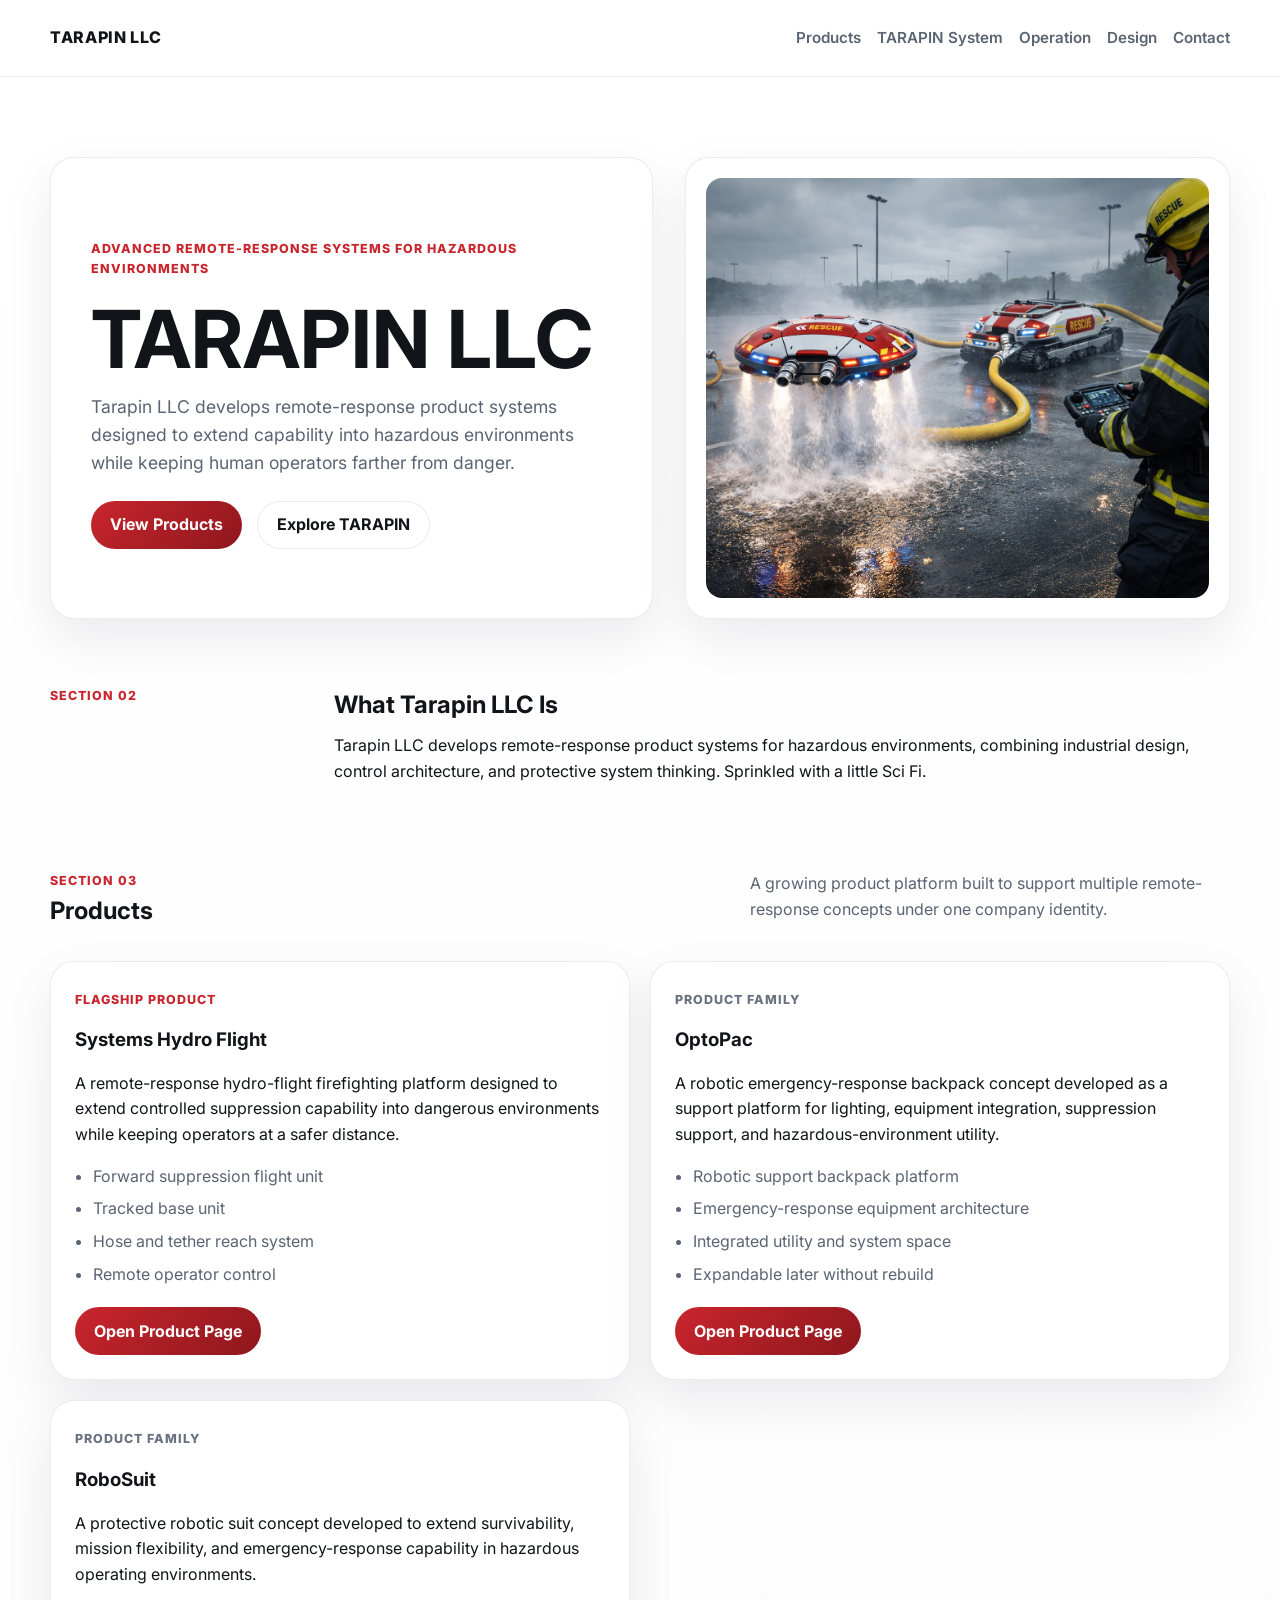
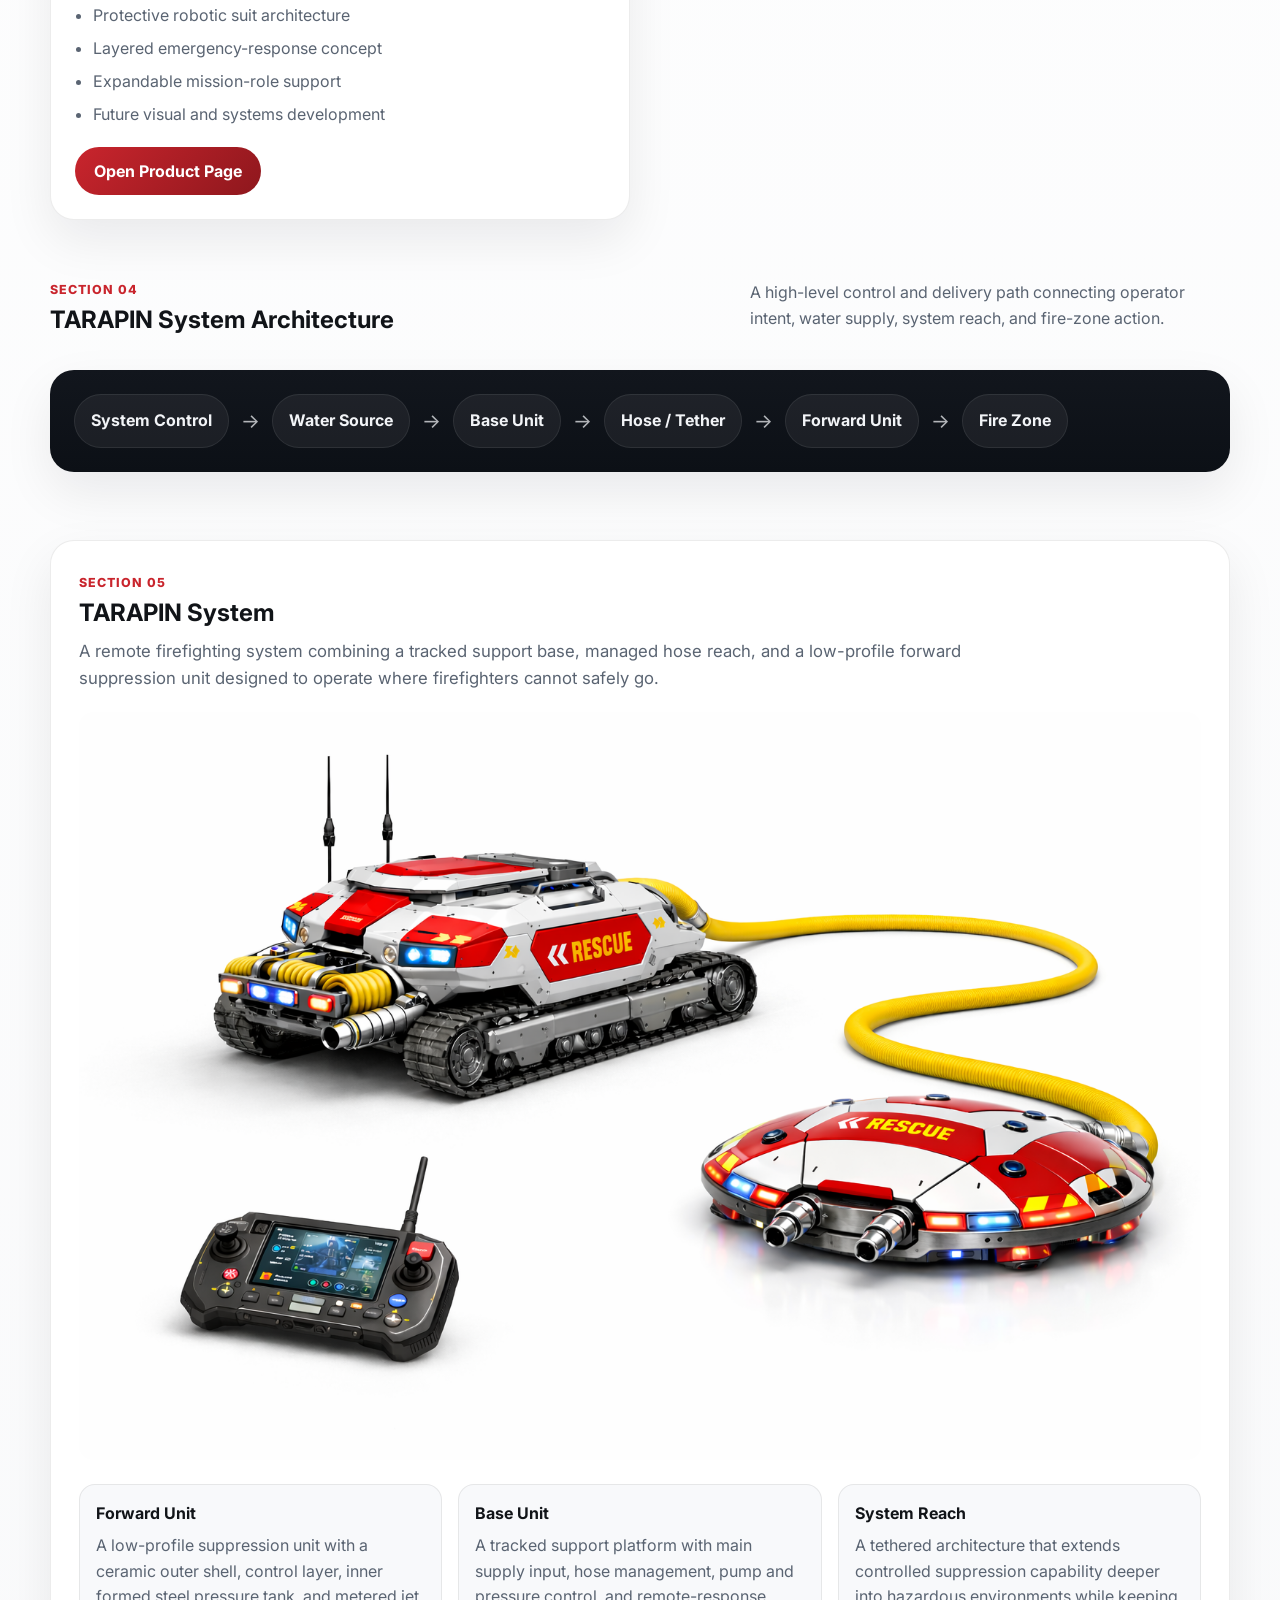
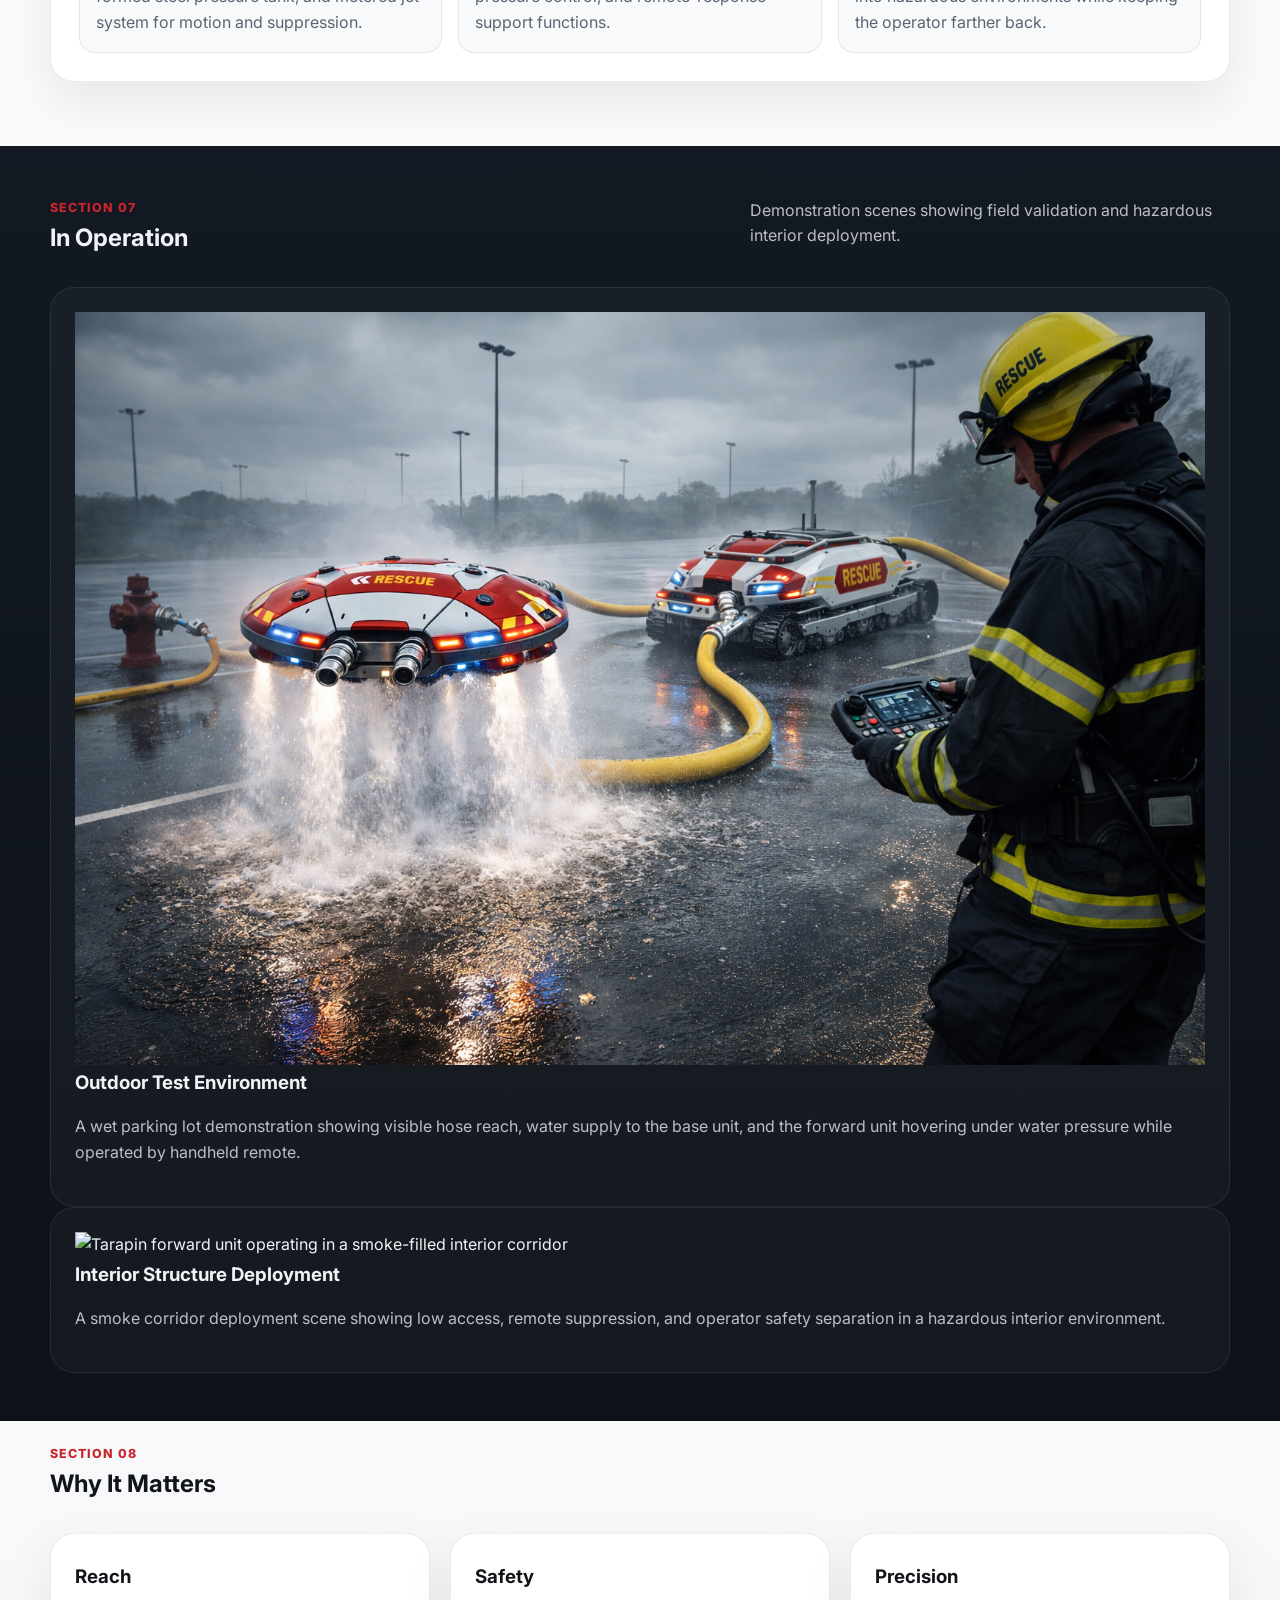
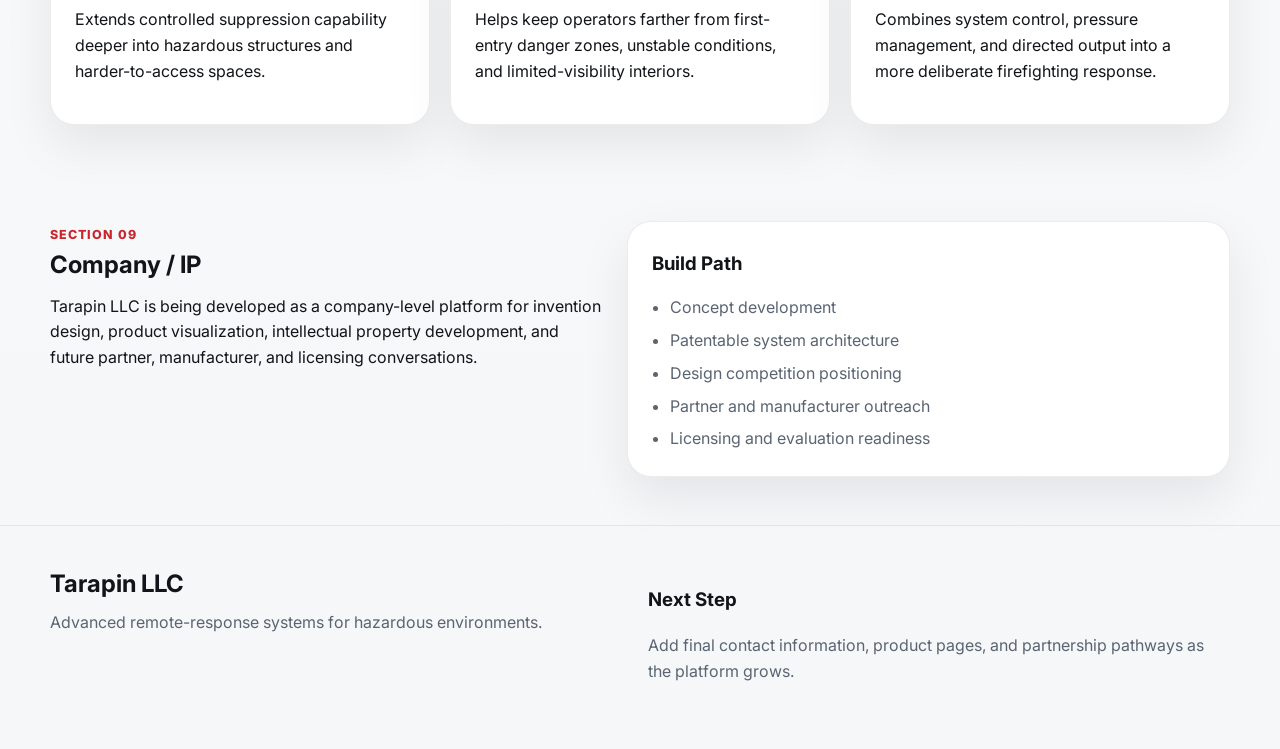
==== commit b51b7edc: "Update index.html" ====
--- a/index.html
+++ b/index.html
@@ -3,10 +3,10 @@
 <head>
   <meta charset="UTF-8" />
   <meta name="viewport" content="width=device-width, initial-scale=1.0" />
-  <title>Products | Tarapin LLC</title>
+  <title>Tarapin LLC | Advanced Remote-Response Systems</title>
   <meta
     name="description"
-    content="Explore the Tarapin LLC product platform including Systems Hydro Flight, OptoPac, and RoboSuit."
+    content="Tarapin LLC develops remote-response product systems designed to extend capability into hazardous environments while keeping human operators farther from danger."
   />
   <link rel="preconnect" href="https://fonts.googleapis.com">
   <link rel="preconnect" href="https://fonts.gstatic.com" crossorigin>
@@ -32,50 +32,49 @@
     <section class="hero">
       <div class="container hero-grid">
         <div class="hero-copy">
-          <p class="eyebrow">Tarapin LLC product platform</p>
-          <h1>PRODUCTS</h1>
+          <p class="eyebrow">Advanced remote-response systems for hazardous environments</p>
+          <h1>TARAPIN LLC</h1>
           <p class="lead">
-            Tarapin LLC is being developed as a remote-response product platform built around
-            hazardous-environment capability, robotic support concepts, and future protective systems.
+            Tarapin LLC develops remote-response product systems designed to extend capability into hazardous environments while keeping human operators farther from danger.
           </p>
 
           <div class="hero-actions">
-            <a class="button button-primary" href="#products-grid">View Product Platform</a>
-            <a class="button button-secondary" href="#abstract">Read Abstracts</a>
+            <a class="button button-primary" href="products.html">View Products</a>
+            <a class="button button-secondary" href="#system">Explore TARAPIN</a>
           </div>
         </div>
 
         <div class="hero-visual panel">
-          <div class="product-placeholder-hero">
-            <span>Future Product Platform Visual</span>
-          </div>
+          <img
+            src="scene%20parkinglot.png"
+            alt="Tarapin remote firefighting system demonstration in a parking lot"
+            class="hero-image"
+          />
         </div>
       </div>
     </section>
 
     <section class="section intro">
       <div class="container section-intro">
-        <div class="section-label">Section 01</div>
+        <div class="section-label">Section 02</div>
         <div class="section-copy">
-          <h2>What This Page Is</h2>
+          <h2>What Tarapin LLC Is</h2>
           <p>
-            This page organizes the current Tarapin LLC product platform into distinct entries that
-            can grow into standalone product pages. Each product can later hold renders, system diagrams,
-            visual callouts, and expanded product language.
-          </p>
-        </div>
-      </div>
-    </section>
-
-    <section class="section products" id="products-grid">
+            Tarapin LLC develops remote-response product systems for hazardous environments, combining industrial design, control architecture, and protective system thinking. Sprinkled with a little Sci Fi.
+          </p>
+        </div>
+      </div>
+    </section>
+
+    <section class="section products" id="products">
       <div class="container">
         <div class="section-head">
           <div>
-            <div class="section-label">Section 02</div>
-            <h2>Product Platform</h2>
+            <div class="section-label">Section 03</div>
+            <h2>Products</h2>
           </div>
           <p class="section-subhead">
-            Three product directions under one company identity, structured for future expansion.
+            A growing product platform built to support multiple remote-response concepts under one company identity.
           </p>
         </div>
 
@@ -84,14 +83,13 @@
             <div class="product-badge">Flagship Product</div>
             <h3>Systems Hydro Flight</h3>
             <p>
-              A remote-response hydro-flight firefighting platform designed to project suppression
-              capability into dangerous environments while helping keep operators farther from first-entry risk.
+              A remote-response hydro-flight firefighting platform designed to extend controlled suppression capability into dangerous environments while keeping operators at a safer distance.
             </p>
             <ul class="feature-list">
               <li>Forward suppression flight unit</li>
-              <li>Tracked support and supply base</li>
-              <li>Managed hose and tether architecture</li>
-              <li>Remote operator control system</li>
+              <li>Tracked base unit</li>
+              <li>Hose and tether reach system</li>
+              <li>Remote operator control</li>
             </ul>
             <div class="product-page-link">
               <a class="button button-primary" href="systems-hydro-flight.html">Open Product Page</a>
@@ -102,14 +100,13 @@
             <div class="product-badge product-badge-muted">Product Family</div>
             <h3>OptoPac</h3>
             <p>
-              A robotic emergency-response backpack concept intended to expand lighting,
-              equipment integration, suppression support, and modular field utility.
+              A robotic emergency-response backpack concept developed as a support platform for lighting, equipment integration, suppression support, and hazardous-environment utility.
             </p>
             <ul class="feature-list">
-              <li>Robotic backpack support platform</li>
-              <li>Utility and lighting architecture</li>
-              <li>Suppression support potential</li>
-              <li>Future systems integration space</li>
+              <li>Robotic support backpack platform</li>
+              <li>Emergency-response equipment architecture</li>
+              <li>Integrated utility and system space</li>
+              <li>Expandable later without rebuild</li>
             </ul>
             <div class="product-page-link">
               <a class="button button-primary" href="optopac.html">Open Product Page</a>
@@ -120,14 +117,13 @@
             <div class="product-badge product-badge-muted">Product Family</div>
             <h3>RoboSuit</h3>
             <p>
-              A protective robotic suit concept developed to extend survivability,
-              mission flexibility, and emergency-response capability in hazardous settings.
+              A protective robotic suit concept developed to extend survivability, mission flexibility, and emergency-response capability in hazardous operating environments.
             </p>
             <ul class="feature-list">
               <li>Protective robotic suit architecture</li>
-              <li>Layered mission-role capability</li>
-              <li>Hazard-response support concept</li>
-              <li>Expandable future platform identity</li>
+              <li>Layered emergency-response concept</li>
+              <li>Expandable mission-role support</li>
+              <li>Future visual and systems development</li>
             </ul>
             <div class="product-page-link">
               <a class="button button-primary" href="robosuit.html">Open Product Page</a>
@@ -137,107 +133,172 @@
       </div>
     </section>
 
-    <section class="section impact" id="abstract">
+    <section class="section system-band" id="system">
       <div class="container">
         <div class="section-head">
           <div>
-            <div class="section-label">Section 03</div>
-            <h2>ABSTRACT</h2>
+            <div class="section-label">Section 04</div>
+            <h2>TARAPIN System Architecture</h2>
           </div>
           <p class="section-subhead">
-            High-level abstracts for the current Tarapin LLC product platform.
-          </p>
+            A high-level control and delivery path connecting operator intent, water supply, system reach, and fire-zone action.
+          </p>
+        </div>
+
+        <div class="architecture">
+          <div class="arch-node">System Control</div>
+          <div class="arch-arrow">→</div>
+          <div class="arch-node">Water Source</div>
+          <div class="arch-arrow">→</div>
+          <div class="arch-node">Base Unit</div>
+          <div class="arch-arrow">→</div>
+          <div class="arch-node">Hose / Tether</div>
+          <div class="arch-arrow">→</div>
+          <div class="arch-node">Forward Unit</div>
+          <div class="arch-arrow">→</div>
+          <div class="arch-node">Fire Zone</div>
+        </div>
+      </div>
+    </section>
+
+    <section class="section detail-section" id="design">
+      <div class="container">
+        <article class="system-feature-card">
+          <div class="section-label">Section 05</div>
+          <h2>TARAPIN System</h2>
+          <p class="system-feature-lead">
+            A remote firefighting system combining a tracked support base, managed hose reach, and a low-profile forward suppression unit designed to operate where firefighters cannot safely go.
+          </p>
+
+          <img
+            src="3peice%20shot.png"
+            alt="Tarapin firefighting system with base unit, forward unit, and handheld controller"
+            class="system-feature-image"
+          />
+
+          <div class="system-callouts">
+            <div class="callout-item">
+              <h3>Forward Unit</h3>
+              <p>
+                A low-profile suppression unit with a ceramic outer shell, control layer, inner formed steel pressure tank, and metered jet system for motion and suppression.
+              </p>
+            </div>
+
+            <div class="callout-item">
+              <h3>Base Unit</h3>
+              <p>
+                A tracked support platform with main supply input, hose management, pump and pressure control, and remote-response support functions.
+              </p>
+            </div>
+
+            <div class="callout-item">
+              <h3>System Reach</h3>
+              <p>
+                A tethered architecture that extends controlled suppression capability deeper into hazardous environments while keeping the operator farther back.
+              </p>
+            </div>
+          </div>
+        </article>
+      </div>
+    </section>
+
+    <section class="section operation" id="operation">
+      <div class="container">
+        <div class="section-head">
+          <div>
+            <div class="section-label">Section 07</div>
+            <h2>In Operation</h2>
+          </div>
+          <p class="section-subhead">
+            Demonstration scenes showing field validation and hazardous interior deployment.
+          </p>
+        </div>
+
+        <div class="operation-grid">
+          <article class="scene-card">
+            <img
+              src="scene%20parkinglot.png"
+              alt="Tarapin system demonstration in a parking lot test environment"
+              class="operation-image"
+            />
+            <h3>Outdoor Test Environment</h3>
+            <p>
+              A wet parking lot demonstration showing visible hose reach, water supply to the base unit, and the forward unit hovering under water pressure while operated by handheld remote.
+            </p>
+          </article>
+
+          <article class="scene-card">
+            <img
+              src="Hallway%20fire.png"
+              alt="Tarapin forward unit operating in a smoke-filled interior corridor"
+              class="operation-image"
+            />
+            <h3>Interior Structure Deployment</h3>
+            <p>
+              A smoke corridor deployment scene showing low access, remote suppression, and operator safety separation in a hazardous interior environment.
+            </p>
+          </article>
+        </div>
+      </div>
+    </section>
+
+    <section class="section impact">
+      <div class="container">
+        <div class="section-head">
+          <div>
+            <div class="section-label">Section 08</div>
+            <h2>Why It Matters</h2>
+          </div>
         </div>
 
         <div class="impact-grid">
           <article class="impact-card">
-            <h3>Systems Hydro Flight</h3>
-            <p>
-              Systems Hydro Flight is a remote-response firefighting concept that combines a
-              forward hydro-flight suppression unit, tracked support base, tethered water delivery,
-              and remote operator control to extend controlled firefighting reach into hazardous
-              zones while increasing operator standoff from danger.
+            <h3>Reach</h3>
+            <p>
+              Extends controlled suppression capability deeper into hazardous structures and
+              harder-to-access spaces.
             </p>
           </article>
 
           <article class="impact-card">
-            <h3>OptoPac</h3>
-            <p>
-              OptoPac is a robotic emergency-response backpack concept intended to function as a
-              modular support platform for lighting, integrated equipment, suppression support,
-              and field utility within hazardous and complex response environments.
+            <h3>Safety</h3>
+            <p>
+              Helps keep operators farther from first-entry danger zones, unstable conditions,
+              and limited-visibility interiors.
             </p>
           </article>
 
           <article class="impact-card">
-            <h3>RoboSuit</h3>
-            <p>
-              RoboSuit is a protective robotic suit concept developed to support emergency-response,
-              hazardous-environment operation, and future specialized missions through layered
-              protective design, systems integration, and expandable equipment architecture.
-            </p>
-          </article>
-        </div>
-      </div>
-    </section>
-
-    <section class="section detail-section">
-      <div class="container">
-        <article class="system-feature-card">
-          <div class="section-label">Section 04</div>
-          <h2>Visual Buildout Space</h2>
-          <p class="system-feature-lead">
-            These blocks are reserved for future render placement, diagrams, and product storytelling.
-          </p>
-
-          <div class="product-visual-grid">
-            <div class="product-visual-card">
-              <h3>Systems Hydro Flight</h3>
-              <div class="visual-placeholder">Image Placeholder</div>
-              <p>
-                Add the primary product render, action scene, or system callout graphic here.
-              </p>
-            </div>
-
-            <div class="product-visual-card">
-              <h3>OptoPac</h3>
-              <div class="visual-placeholder">Image Placeholder</div>
-              <p>
-                Add the backpack render, mounted robotic view, or component breakdown here.
-              </p>
-            </div>
-
-            <div class="product-visual-card">
-              <h3>RoboSuit</h3>
-              <div class="visual-placeholder">Image Placeholder</div>
-              <p>
-                Add the full suit render, layered protective view, or mission scene here.
-              </p>
-            </div>
-          </div>
-        </article>
+            <h3>Precision</h3>
+            <p>
+              Combines system control, pressure management, and directed output into a more
+              deliberate firefighting response.
+            </p>
+          </article>
+        </div>
       </div>
     </section>
 
     <section class="section company-ip">
       <div class="container company-grid">
         <div>
-          <div class="section-label">Section 05</div>
-          <h2>Why Structure It This Way</h2>
+          <div class="section-label">Section 09</div>
+          <h2>Company / IP</h2>
           <p>
-            Building separate product pages now gives Tarapin LLC a cleaner path for future visual development,
-            partner presentation, concept differentiation, and product-family expansion without rebuilding the site later.
+            Tarapin LLC is being developed as a company-level platform for invention design,
+            product visualization, intellectual property development, and future partner,
+            manufacturer, and licensing conversations.
           </p>
         </div>
 
         <div class="company-card">
           <h3>Build Path</h3>
           <ul class="feature-list">
-            <li>Separate product identities</li>
-            <li>Dedicated abstract sections</li>
-            <li>Future image placement built in now</li>
-            <li>Cleaner partner presentation flow</li>
-            <li>Expandable platform structure</li>
+            <li>Concept development</li>
+            <li>Patentable system architecture</li>
+            <li>Design competition positioning</li>
+            <li>Partner and manufacturer outreach</li>
+            <li>Licensing and evaluation readiness</li>
           </ul>
         </div>
       </div>
@@ -252,7 +313,7 @@
 
         <div>
           <h3>Next Step</h3>
-          <p>Build out each individual product page with images, diagrams, and deeper product language.</p>
+          <p>Add final contact information, product pages, and partnership pathways as the platform grows.</p>
         </div>
       </div>
     </footer>
--- a/styles.css
+++ b/styles.css
@@ -103,7 +103,8 @@
 .scene-card,
 .impact-card,
 .company-card,
-.system-feature-card {
+.system-feature-card,
+.product-visual-card {
   background: var(--surface);
   border: 1px solid var(--line);
   border-radius: var(--radius);
@@ -234,7 +235,8 @@
 
 .card-grid,
 .detail-grid,
-.impact-grid {
+.impact-grid,
+.product-visual-grid {
   display: grid;
   gap: 1.25rem;
 }
@@ -246,13 +248,19 @@
 
 .impact-grid {
   grid-template-columns: repeat(3, minmax(0, 1fr));
+}
+
+.product-visual-grid {
+  grid-template-columns: repeat(3, minmax(0, 1fr));
+  margin-top: 1.5rem;
 }
 
 .product-card,
 .detail-card,
 .scene-card,
 .impact-card,
-.company-card {
+.company-card,
+.product-visual-card {
   padding: 1.5rem;
 }
 
@@ -273,6 +281,26 @@
 
 .feature-list li + li {
   margin-top: 0.45rem;
+}
+
+.product-page-link {
+  margin-top: 1.25rem;
+}
+
+.product-card-image {
+  width: 100%;
+  border-radius: calc(var(--radius) - 10px);
+  margin: 0.75rem 0 1rem;
+  border: 1px solid var(--line);
+  background: #fff;
+}
+
+.product-card-featured {
+  grid-column: span 2;
+}
+
+.product-platform-grid {
+  grid-template-columns: repeat(2, minmax(0, 1fr));
 }
 
 .system-band {
@@ -381,8 +409,9 @@
   flex: 1;
 }
 
-.placeholder {
-  min-height: 260px;
+.placeholder,
+.product-placeholder-hero,
+.visual-placeholder {
   border: 1px dashed rgba(17, 20, 24, 0.18);
   border-radius: calc(var(--radius) - 8px);
   background:
@@ -392,6 +421,22 @@
   place-items: center;
   text-align: center;
   padding: 1.5rem;
+  color: var(--muted);
+  font-weight: 700;
+}
+
+.placeholder {
+  min-height: 260px;
+}
+
+.product-placeholder-hero {
+  min-height: 420px;
+  height: 100%;
+}
+
+.visual-placeholder {
+  min-height: 260px;
+  margin: 1rem 0 1rem;
 }
 
 .placeholder-hero {
@@ -412,7 +457,8 @@
   border-color: rgba(255, 255, 255, 0.12);
 }
 
-.placeholder span {
+.placeholder span,
+.product-placeholder-hero span {
   display: block;
   font-size: 1.05rem;
   font-weight: 800;
@@ -434,9 +480,40 @@
 .impact-card h3,
 .product-card h3,
 .detail-card h3,
-.company-card h3 {
+.company-card h3,
+.product-visual-card h3 {
   margin-top: 0.2rem;
   margin-bottom: 0.6rem;
+}
+
+/* Abstract card with background image */
+.abstract-grid-custom .impact-card {
+  position: relative;
+  overflow: hidden;
+}
+
+.abstract-shf-card {
+  background-image: url("specs.png");
+  background-size: cover;
+  background-position: center;
+  background-repeat: no-repeat;
+  min-height: 280px;
+}
+
+.abstract-overlay {
+  position: absolute;
+  inset: 0;
+  background: linear-gradient(
+    180deg,
+    rgba(255, 255, 255, 0.92) 0%,
+    rgba(255, 255, 255, 0.88) 100%
+  );
+  z-index: 1;
+}
+
+.abstract-card-content {
+  position: relative;
+  z-index: 2;
 }
 
 .site-footer {
@@ -461,7 +538,9 @@
   .detail-grid,
   .impact-grid,
   .footer-grid,
-  .system-callouts {
+  .system-callouts,
+  .product-visual-grid,
+  .product-platform-grid {
     grid-template-columns: 1fr;
   }
 
@@ -473,6 +552,10 @@
 
   .hero {
     padding-top: 3rem;
+  }
+
+  .product-card-featured {
+    grid-column: span 1;
   }
 }
 
@@ -495,7 +578,8 @@
   .scene-card,
   .impact-card,
   .company-card,
-  .system-feature-card {
+  .system-feature-card,
+  .product-visual-card {
     padding: 1.2rem;
   }
 
@@ -512,4 +596,17 @@
     width: 100%;
     text-align: center;
   }
-}
+
+  .product-placeholder-hero,
+  .hero-image {
+    min-height: 280px;
+  }
+
+  .visual-placeholder {
+    min-height: 200px;
+  }
+
+  .abstract-shf-card {
+    min-height: 220px;
+  }
+}
